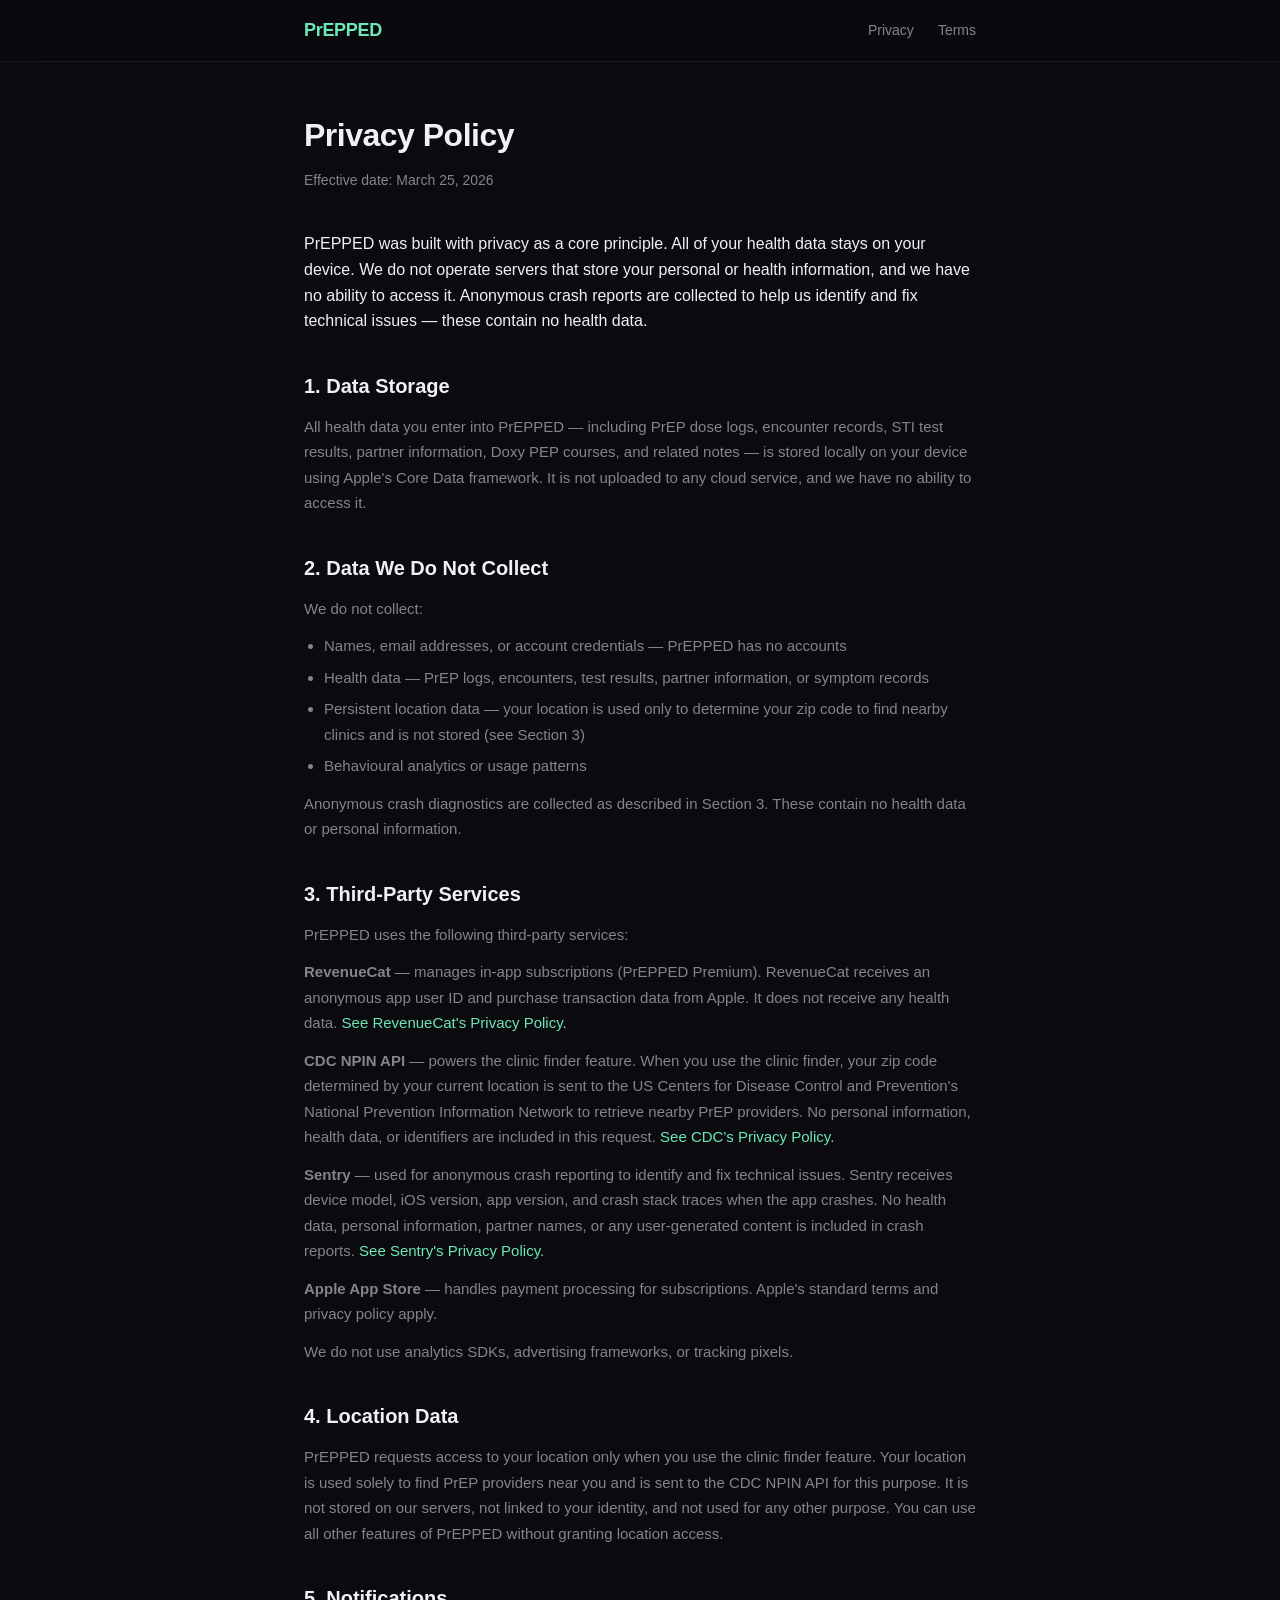
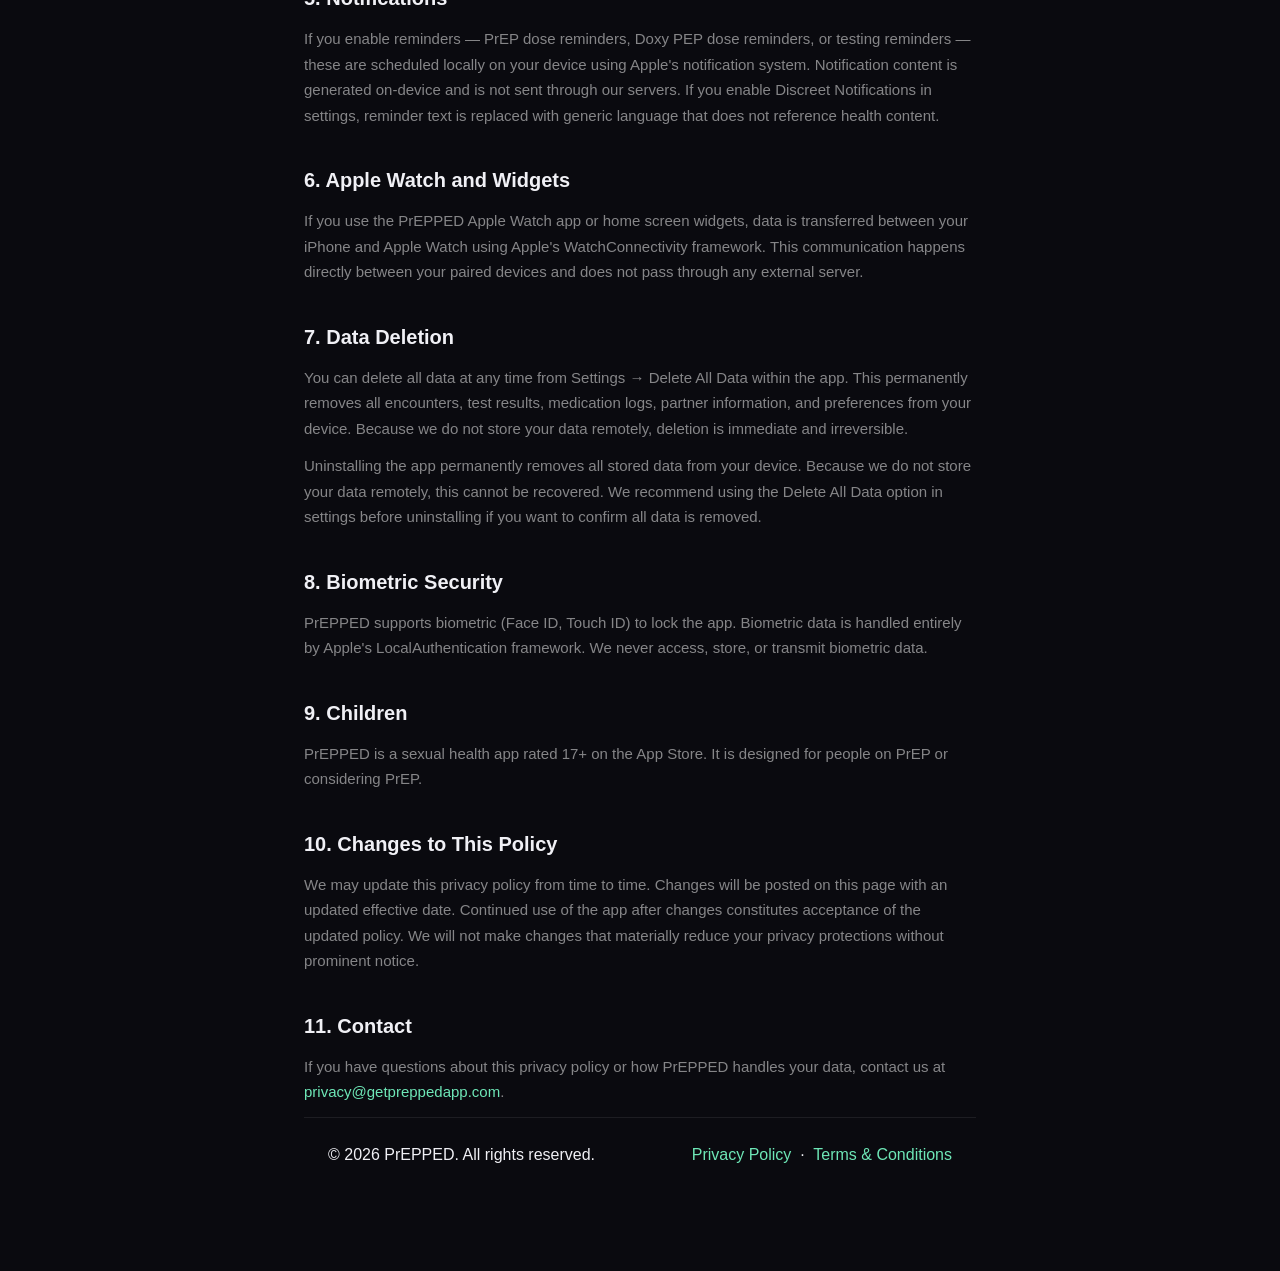
==== privacy.html @ 479382d9 "Update privacy policy with new sections and expanded disclosures Adds location data, Sentry crash re" ====
<!DOCTYPE html>
<html lang="en">
<head>
    <meta charset="UTF-8">
    <meta name="viewport" content="width=device-width, initial-scale=1.0">
    <title>Privacy Policy — PrEPPED</title>
    <meta name="description" content="PrEPPED Privacy Policy. Your health data stays on your device.">
    <link rel="stylesheet" href="style.css">
</head>
<body>
    <nav>
        <div class="nav-inner">
            <a href="/" class="logo">PrEPPED</a>
            <div class="nav-links">
                <a href="/privacy.html">Privacy</a>
                <a href="/terms.html">Terms</a>
            </div>
        </div>
    </nav>

    <main>
        <article class="legal">
            <h1>Privacy Policy</h1>
              <div class="effective-date">Effective date: March 25, 2026</div>
             
              <div class="intro">
                PrEPPED was built with privacy as a core principle. All of your health data stays on your device. We do not operate servers that store your personal or health information, and we have no ability to access it. Anonymous crash reports are collected to help us identify and fix technical issues — these contain no health data.
              </div>
             
              <div class="section">
                <h2>1. Data Storage</h2>
                <p>All health data you enter into PrEPPED — including PrEP dose logs, encounter records, STI test results, partner information, Doxy PEP courses, and related notes — is stored locally on your device using Apple's Core Data framework. It is not uploaded to any cloud service, and we have no ability to access it.</p>
              </div>
             
              <div class="section">
                <h2>2. Data We Do Not Collect</h2>
                <p>We do not collect:</p>
                <ul>
                  <li>Names, email addresses, or account credentials — PrEPPED has no accounts</li>
                  <li>Health data — PrEP logs, encounters, test results, partner information, or symptom records</li>
                  <li>Persistent location data — your location is used only to determine your zip code to find nearby clinics and is not stored (see Section 3)</li>
                  <li>Behavioural analytics or usage patterns</li>
                </ul>
                <p>Anonymous crash diagnostics are collected as described in Section 3. These contain no health data or personal information.</p>
              </div>
             
              <div class="section">
                <h2>3. Third-Party Services</h2>
                <p>PrEPPED uses the following third-party services:</p>
             
                <p><strong>RevenueCat</strong> — manages in-app subscriptions (PrEPPED Premium). RevenueCat receives an anonymous app user ID and purchase transaction data from Apple. It does not receive any health data. <a href="https://www.revenuecat.com/privacy" target="_blank">See RevenueCat's Privacy Policy.</a></p>
             
                <p><strong>CDC NPIN API</strong> — powers the clinic finder feature. When you use the clinic finder, your zip code determined by your current location is sent to the US Centers for Disease Control and Prevention's National Prevention Information Network to retrieve nearby PrEP providers. No personal information, health data, or identifiers are included in this request. <a href="https://www.cdc.gov/other/privacy.html" target="_blank">See CDC's Privacy Policy.</a></p>
             
                <p><strong>Sentry</strong> — used for anonymous crash reporting to identify and fix technical issues. Sentry receives device model, iOS version, app version, and crash stack traces when the app crashes. No health data, personal information, partner names, or any user-generated content is included in crash reports. <a href="https://sentry.io/privacy/" target="_blank">See Sentry's Privacy Policy.</a></p>
             
                <p><strong>Apple App Store</strong> — handles payment processing for subscriptions. Apple's standard terms and privacy policy apply.</p>
             
                <p>We do not use analytics SDKs, advertising frameworks, or tracking pixels.</p>
              </div>
             
              <div class="section">
                <h2>4. Location Data</h2>
                <p>PrEPPED requests access to your location only when you use the clinic finder feature. Your location is used solely to find PrEP providers near you and is sent to the CDC NPIN API for this purpose. It is not stored on our servers, not linked to your identity, and not used for any other purpose. You can use all other features of PrEPPED without granting location access.</p>
              </div>
             
              <div class="section">
                <h2>5. Notifications</h2>
                <p>If you enable reminders — PrEP dose reminders, Doxy PEP dose reminders, or testing reminders — these are scheduled locally on your device using Apple's notification system. Notification content is generated on-device and is not sent through our servers. If you enable Discreet Notifications in settings, reminder text is replaced with generic language that does not reference health content.</p>
              </div>
             
              <div class="section">
                <h2>6. Apple Watch and Widgets</h2>
                <p>If you use the PrEPPED Apple Watch app or home screen widgets, data is transferred between your iPhone and Apple Watch using Apple's WatchConnectivity framework. This communication happens directly between your paired devices and does not pass through any external server.</p>
              </div>
             
              <div class="section">
                <h2>7. Data Deletion</h2>
                <p>You can delete all data at any time from Settings → Delete All Data within the app. This permanently removes all encounters, test results, medication logs, partner information, and preferences from your device. Because we do not store your data remotely, deletion is immediate and irreversible.</p>
                <p>Uninstalling the app permanently removes all stored data from your device. Because we do not store your data remotely, this cannot be recovered. We recommend using the Delete All Data option in settings before uninstalling if you want to confirm all data is removed.</p>
              </div>
             
              <div class="section">
                <h2>8. Biometric Security</h2>
                <p>PrEPPED supports biometric (Face ID, Touch ID) to lock the app. Biometric data is handled entirely by Apple's LocalAuthentication framework. We never access, store, or transmit biometric data.</p>
              </div>
             
              <div class="section">
                <h2>9. Children</h2>
                <p>PrEPPED is a sexual health app rated 17+ on the App Store. It is designed for people on PrEP or considering PrEP.</p>
              </div>
             
              <div class="section">
                <h2>10. Changes to This Policy</h2>
                <p>We may update this privacy policy from time to time. Changes will be posted on this page with an updated effective date. Continued use of the app after changes constitutes acceptance of the updated policy. We will not make changes that materially reduce your privacy protections without prominent notice.</p>
              </div>
             
              <div class="section">
                <h2>11. Contact</h2>
                <p>If you have questions about this privacy policy or how PrEPPED handles your data, contact us at <a href="mailto:privacy@getpreppedapp.com">privacy@getpreppedapp.com</a>.</p>
              </div>
             
              <footer>
                <span>© 2026 PrEPPED. All rights reserved.</span>
                <span>
                  <a href="privacy.html">Privacy Policy</a> &nbsp;·&nbsp;
                  <a href="terms.html">Terms &amp; Conditions</a>
                </span>
              </footer>
</body>
</html>
---- style.css ----
* {
    margin: 0;
    padding: 0;
    box-sizing: border-box;
}

:root {
    --bg: #0a0a0f;
    --surface: #12121a;
    --card: #1a1a26;
    --border: rgba(255, 255, 255, 0.08);
    --text: #f0f0f5;
    --text-secondary: rgba(255, 255, 255, 0.5);
    --accent: #6ee7b7;
    --accent-dim: rgba(110, 231, 183, 0.12);
}

body {
    font-family: -apple-system, BlinkMacSystemFont, 'SF Pro Text', 'Helvetica Neue', sans-serif;
    background: var(--bg);
    color: var(--text);
    line-height: 1.6;
    -webkit-font-smoothing: antialiased;
}

/* Nav */
nav {
    position: sticky;
    top: 0;
    background: rgba(10, 10, 15, 0.85);
    backdrop-filter: blur(20px);
    -webkit-backdrop-filter: blur(20px);
    border-bottom: 1px solid var(--border);
    z-index: 100;
}

.nav-inner {
    max-width: 720px;
    margin: 0 auto;
    padding: 16px 24px;
    display: flex;
    align-items: center;
    justify-content: space-between;
}

.logo {
    font-size: 18px;
    font-weight: 700;
    color: var(--accent);
    text-decoration: none;
    letter-spacing: -0.3px;
}

.nav-links {
    display: flex;
    gap: 24px;
}

.nav-links a {
    color: var(--text-secondary);
    text-decoration: none;
    font-size: 14px;
    font-weight: 500;
    transition: color 0.2s;
}

.nav-links a:hover {
    color: var(--text);
}

/* Main */
main {
    max-width: 720px;
    margin: 0 auto;
    padding: 0 24px;
}

/* Hero */
.hero {
    padding: 80px 0 48px;
    text-align: center;
}

.hero h1 {
    font-size: 40px;
    font-weight: 800;
    line-height: 1.15;
    letter-spacing: -1px;
    margin-bottom: 16px;
}

.subtitle {
    font-size: 17px;
    color: var(--text-secondary);
    max-width: 420px;
    margin: 0 auto 24px;
}

.chips {
    display: flex;
    gap: 10px;
    justify-content: center;
    flex-wrap: wrap;
}

.chip {
    font-size: 13px;
    font-weight: 600;
    color: var(--accent);
    background: var(--accent-dim);
    padding: 6px 14px;
    border-radius: 100px;
    border: 1px solid rgba(110, 231, 183, 0.2);
}

/* Links section */
.links-section {
    display: grid;
    grid-template-columns: 1fr 1fr;
    gap: 16px;
    padding-bottom: 80px;
}

.card-link {
    display: block;
    text-decoration: none;
    padding: 24px;
    background: var(--card);
    border: 1px solid var(--border);
    border-radius: 16px;
    transition: border-color 0.2s, transform 0.2s;
}

.card-link:hover {
    border-color: rgba(255, 255, 255, 0.15);
    transform: translateY(-2px);
}

.card-link h3 {
    font-size: 16px;
    font-weight: 700;
    color: var(--text);
    margin-bottom: 4px;
}

.card-link p {
    font-size: 14px;
    color: var(--text-secondary);
}

/* Legal page */
.legal {
    padding: 48px 0 80px;
}

.legal h1 {
    font-size: 32px;
    font-weight: 800;
    margin-bottom: 8px;
    letter-spacing: -0.5px;
}

.legal .effective-date {
    font-size: 14px;
    color: var(--text-secondary);
    margin-bottom: 40px;
}

.legal h2 {
    font-size: 20px;
    font-weight: 700;
    margin-top: 36px;
    margin-bottom: 12px;
    color: var(--text);
}

.legal p, .legal li {
    color: var(--text-secondary);
    font-size: 15px;
    line-height: 1.7;
    margin-bottom: 12px;
}

.legal ul {
    padding-left: 20px;
    margin-bottom: 12px;
}

.legal li {
    margin-bottom: 6px;
}

.legal a {
    color: var(--accent);
    text-decoration: none;
}

.legal a:hover {
    text-decoration: underline;
}

/* Footer */
footer {
    max-width: 720px;
    margin: 0 auto;
    padding: 24px;
    border-top: 1px solid var(--border);
    display: flex;
    justify-content: space-between;
    align-items: center;
    flex-wrap: wrap;
    gap: 12px;
}

footer p {
    font-size: 13px;
    color: var(--text-secondary);
}

.footer-links {
    display: flex;
    gap: 20px;
}

.footer-links a {
    font-size: 13px;
    color: var(--text-secondary);
    text-decoration: none;
}

.footer-links a:hover {
    color: var(--text);
}

@media (max-width: 520px) {
    .hero h1 {
        font-size: 28px;
    }

    .links-section {
        grid-template-columns: 1fr;
    }

    footer {
        flex-direction: column;
        text-align: center;
    }
}
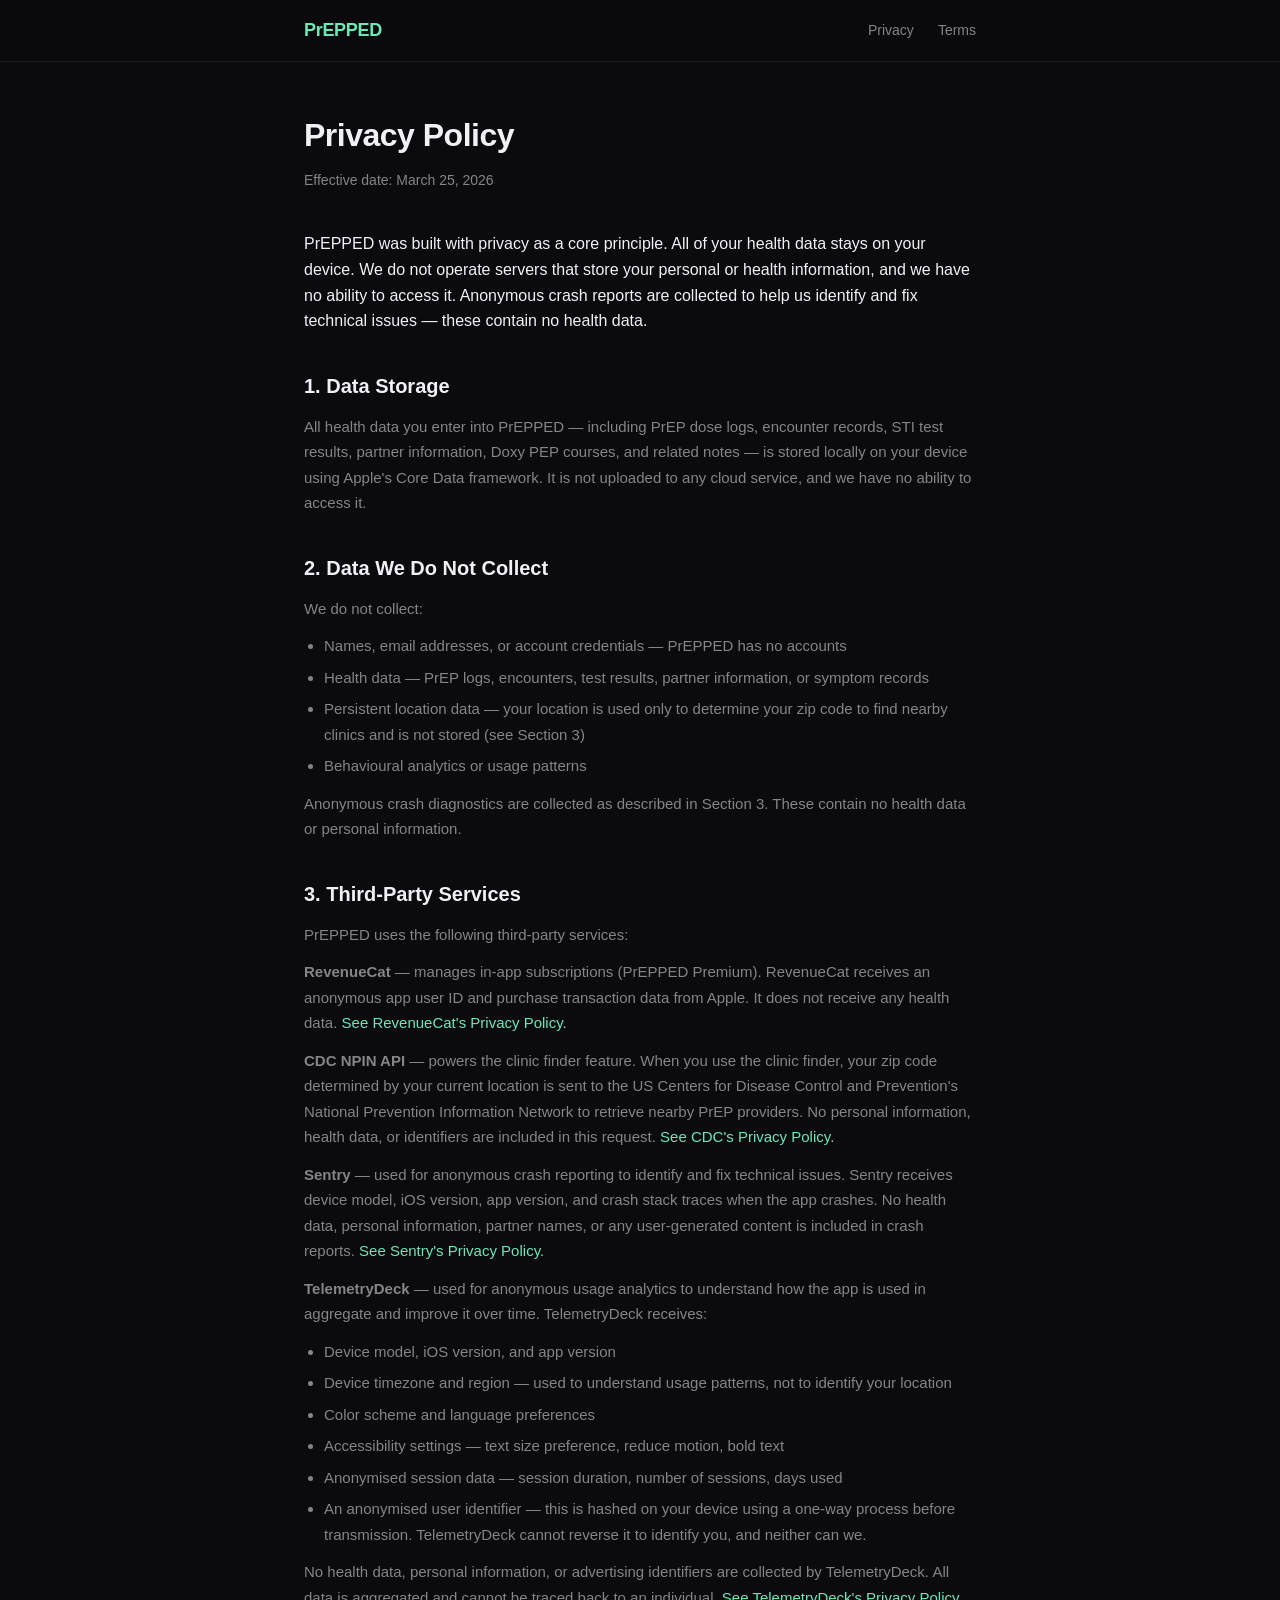
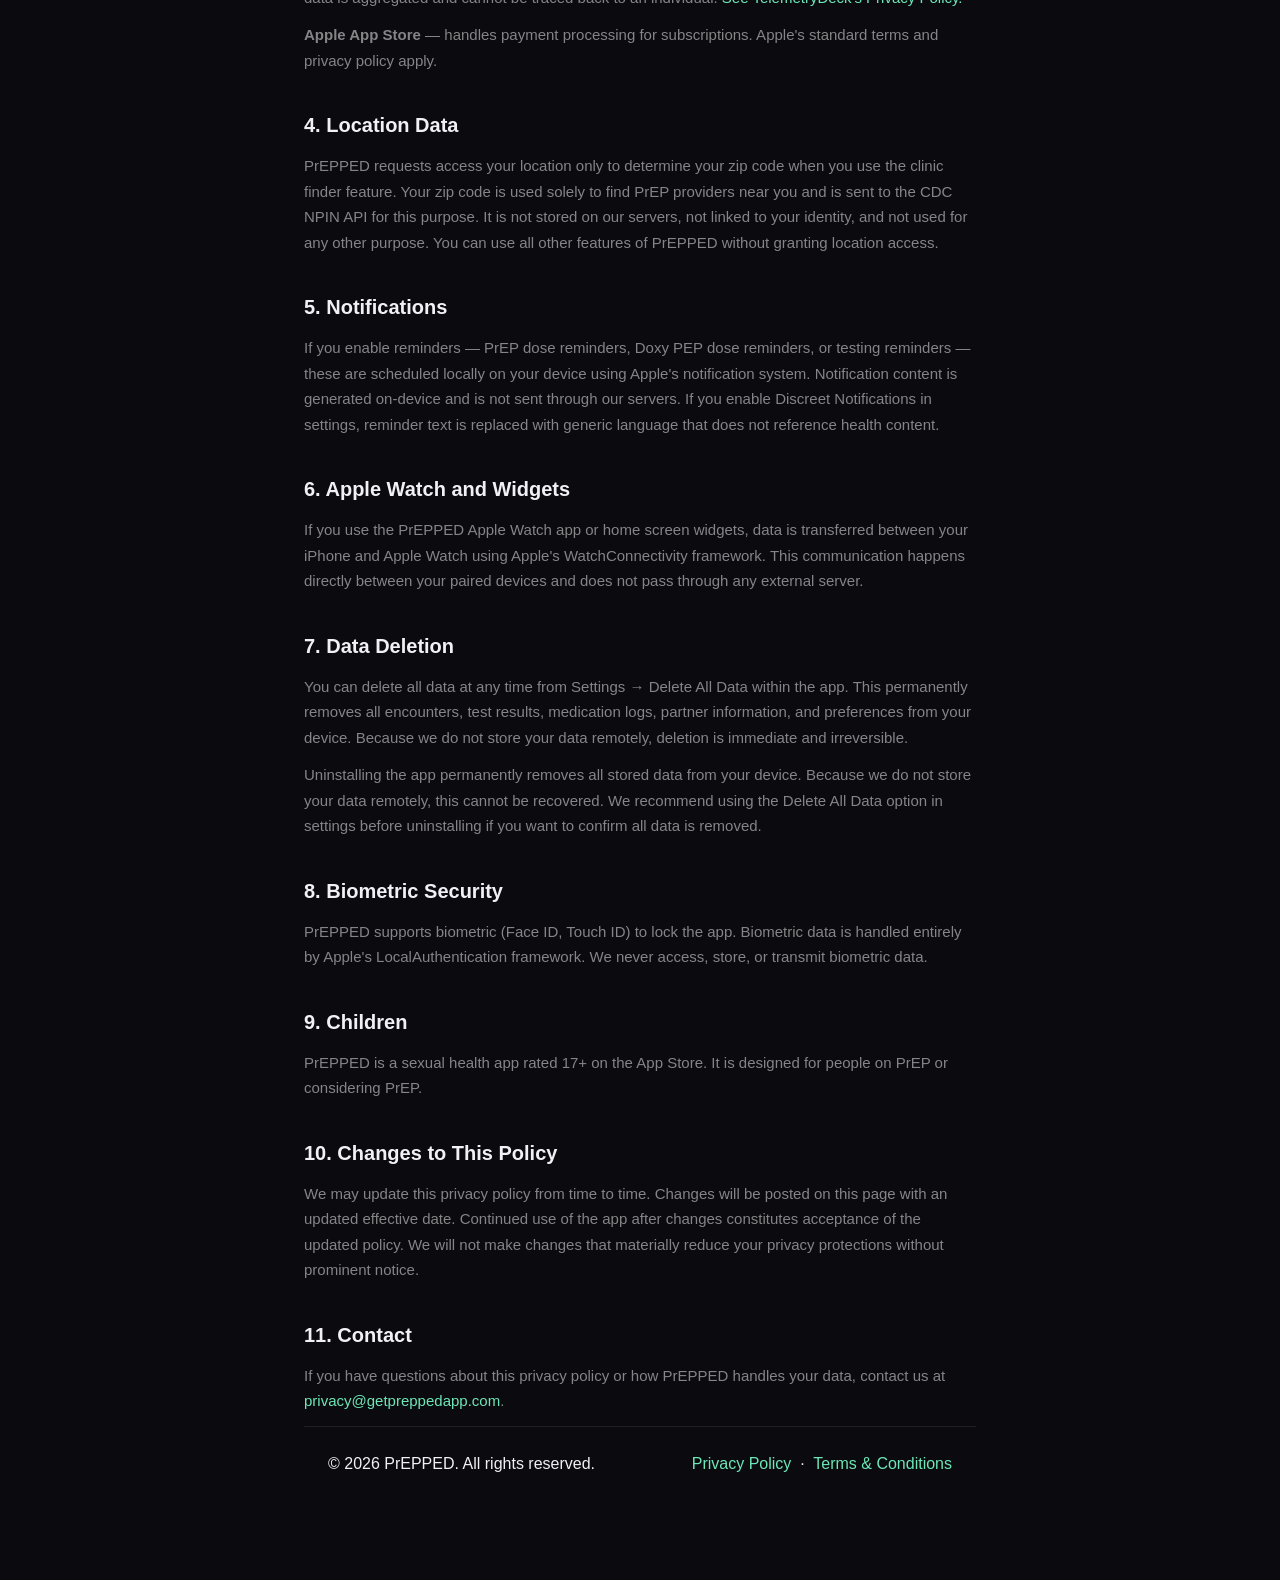
==== commit a7beded3: "Update analytics and location privacy" ====
--- a/privacy.html
+++ b/privacy.html
@@ -54,14 +54,23 @@
              
                 <p><strong>Sentry</strong> — used for anonymous crash reporting to identify and fix technical issues. Sentry receives device model, iOS version, app version, and crash stack traces when the app crashes. No health data, personal information, partner names, or any user-generated content is included in crash reports. <a href="https://sentry.io/privacy/" target="_blank">See Sentry's Privacy Policy.</a></p>
              
+                <p><strong>TelemetryDeck</strong> — used for anonymous usage analytics to understand how the app is used in aggregate and improve it over time. TelemetryDeck receives:</p>
+                 <ul>
+                   <li>Device model, iOS version, and app version</li>
+                   <li>Device timezone and region — used to understand usage patterns, not to identify your location</li>
+                   <li>Color scheme and language preferences</li>
+                   <li>Accessibility settings — text size preference, reduce motion, bold text</li>
+                   <li>Anonymised session data — session duration, number of sessions, days used</li>
+                   <li>An anonymised user identifier — this is hashed on your device using a one-way process before transmission. TelemetryDeck cannot reverse it to identify you, and neither can we.</li>
+                 </ul>
+                 <p>No health data, personal information, or advertising identifiers are collected by TelemetryDeck. All data is aggregated and cannot be traced back to an individual. <a href="https://telemetrydeck.com/privacy/" target="_blank">See TelemetryDeck's Privacy Policy.</a></p>
+          
                 <p><strong>Apple App Store</strong> — handles payment processing for subscriptions. Apple's standard terms and privacy policy apply.</p>
-             
-                <p>We do not use analytics SDKs, advertising frameworks, or tracking pixels.</p>
               </div>
              
               <div class="section">
                 <h2>4. Location Data</h2>
-                <p>PrEPPED requests access to your location only when you use the clinic finder feature. Your location is used solely to find PrEP providers near you and is sent to the CDC NPIN API for this purpose. It is not stored on our servers, not linked to your identity, and not used for any other purpose. You can use all other features of PrEPPED without granting location access.</p>
+                <p>PrEPPED requests access your location only to determine your zip code when you use the clinic finder feature. Your zip code is used solely to find PrEP providers near you and is sent to the CDC NPIN API for this purpose. It is not stored on our servers, not linked to your identity, and not used for any other purpose. You can use all other features of PrEPPED without granting location access.</p>
               </div>
              
               <div class="section">
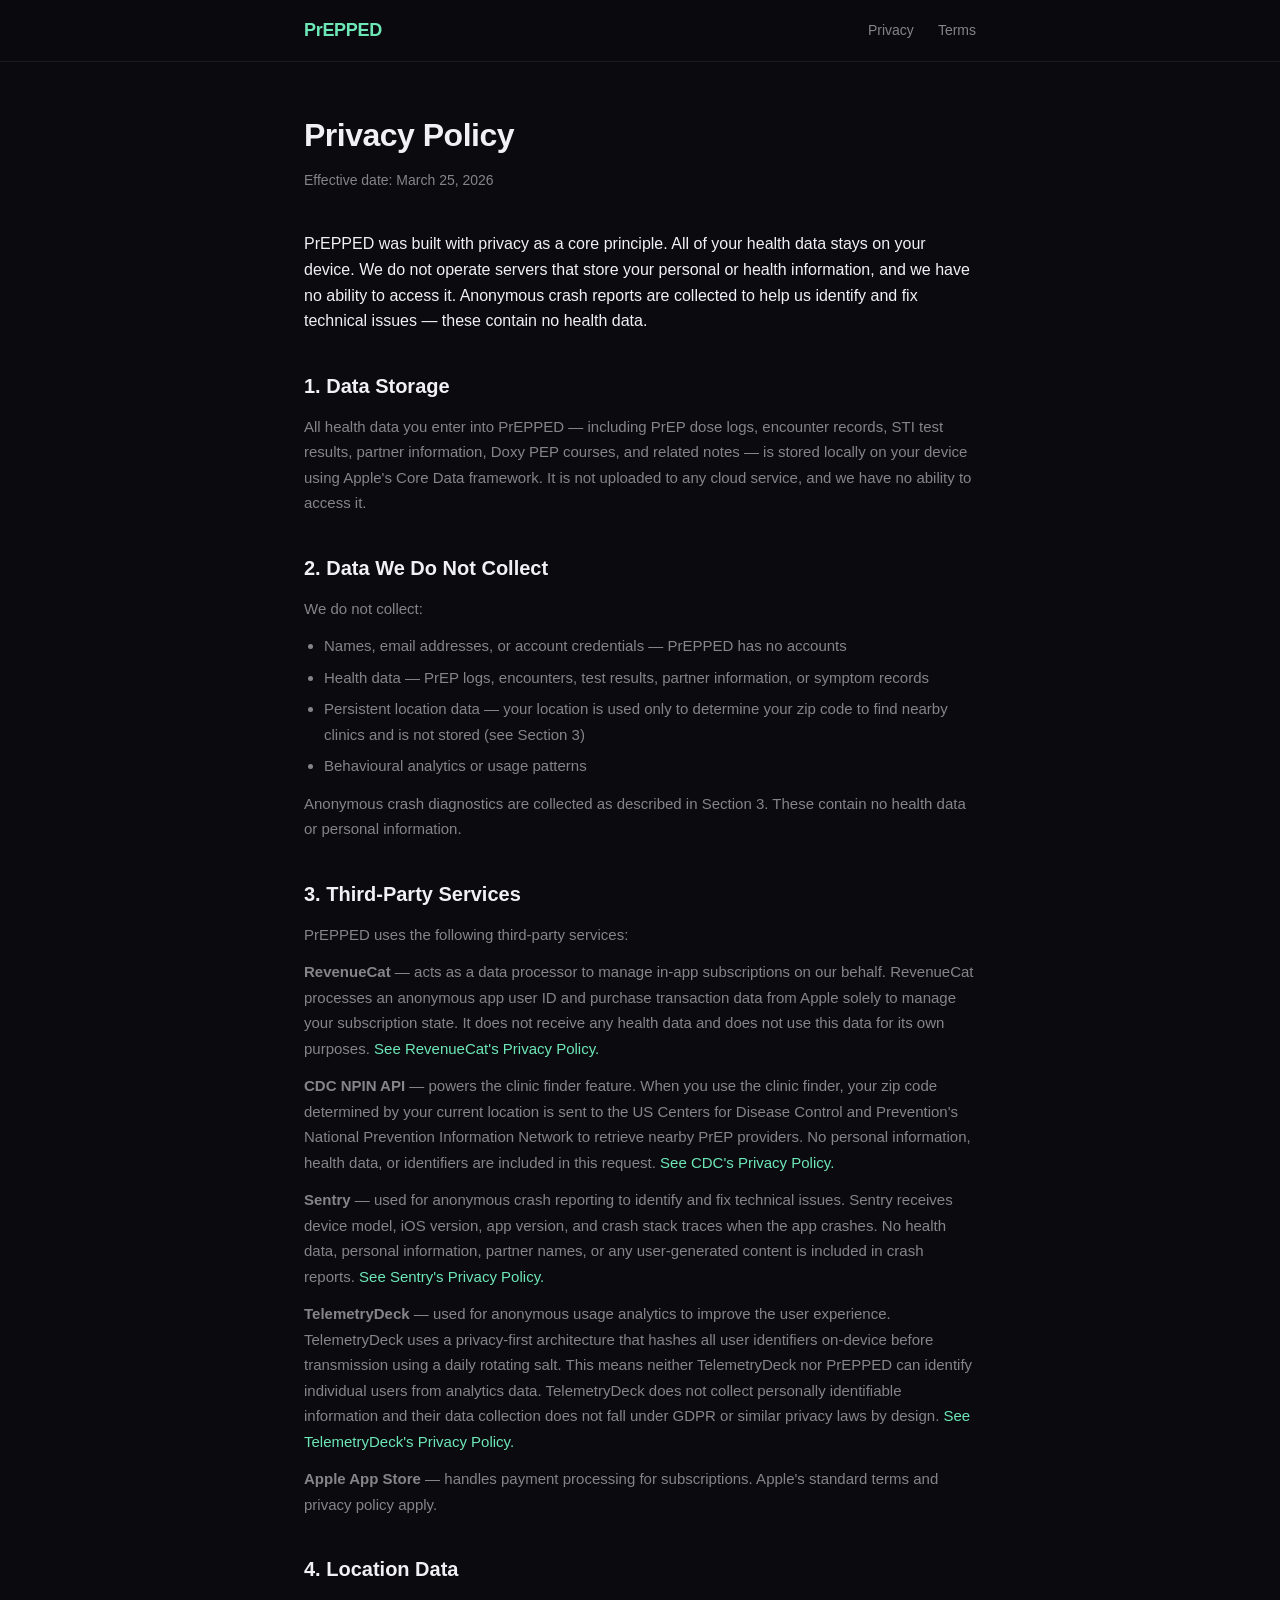
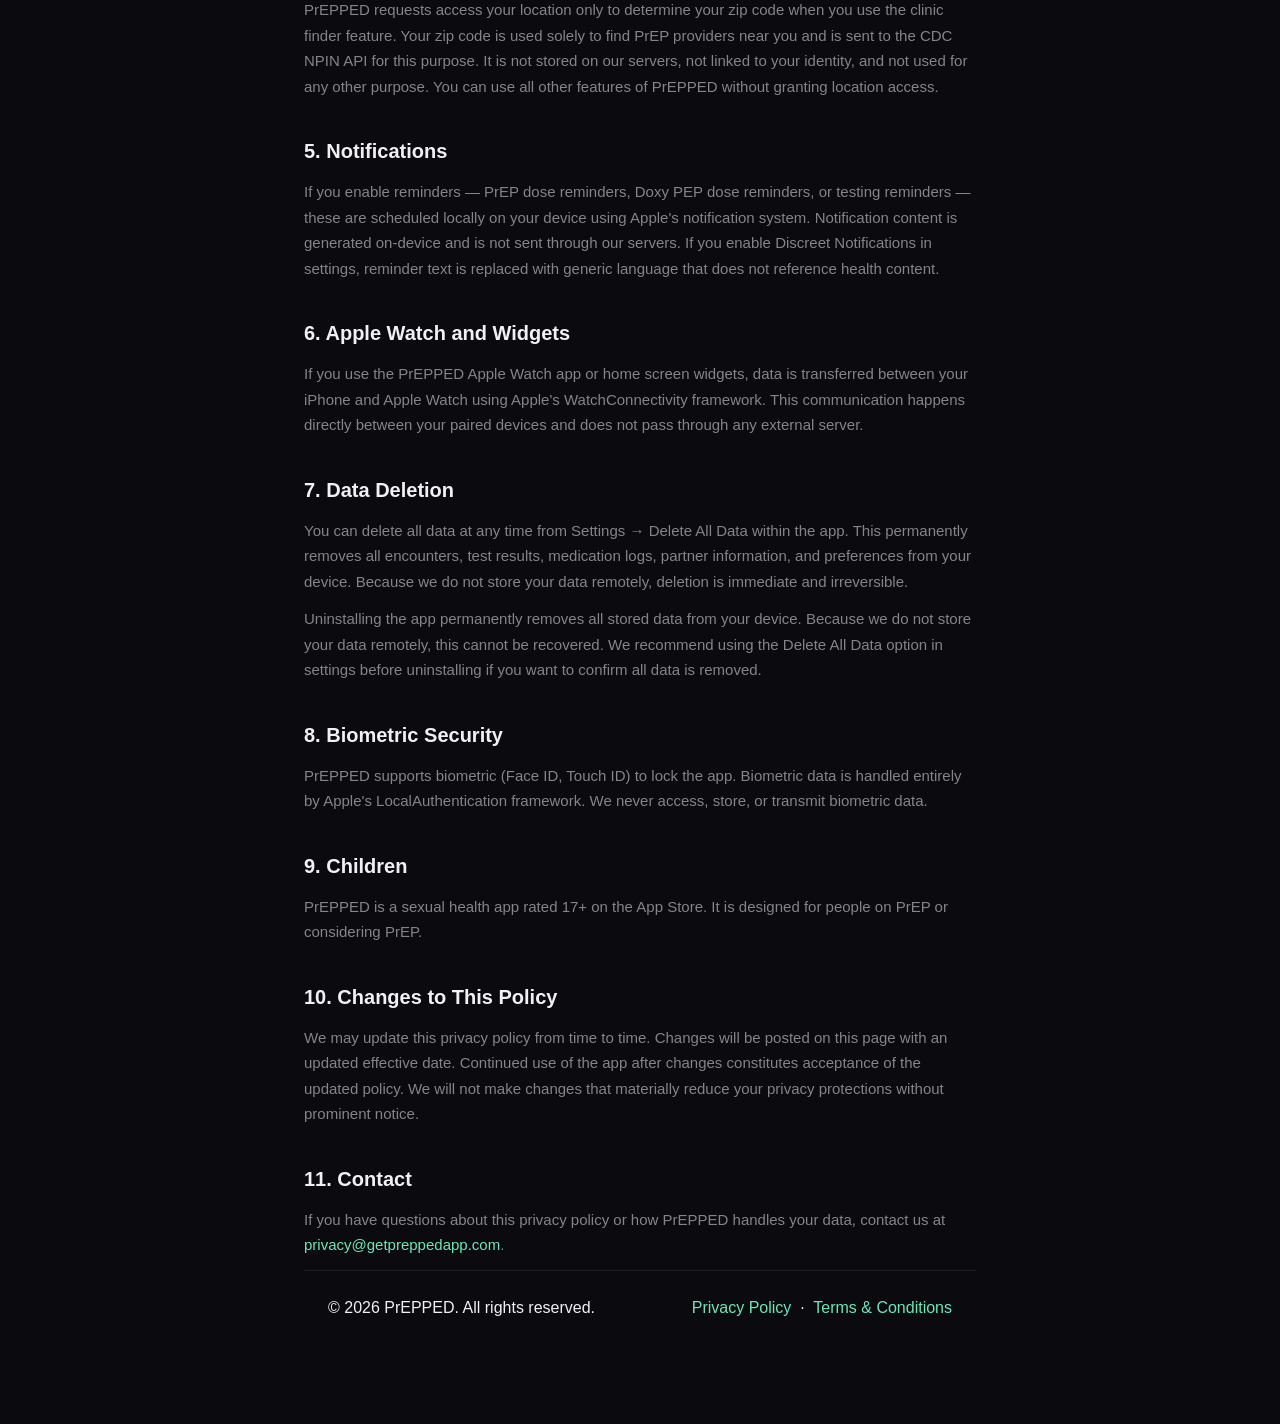
==== commit ebe7b733: "update privacy policy" ====
--- a/privacy.html
+++ b/privacy.html
@@ -48,22 +48,13 @@
                 <h2>3. Third-Party Services</h2>
                 <p>PrEPPED uses the following third-party services:</p>
              
-                <p><strong>RevenueCat</strong> — manages in-app subscriptions (PrEPPED Premium). RevenueCat receives an anonymous app user ID and purchase transaction data from Apple. It does not receive any health data. <a href="https://www.revenuecat.com/privacy" target="_blank">See RevenueCat's Privacy Policy.</a></p>
+                <p><strong>RevenueCat</strong> — acts as a data processor to manage in-app subscriptions on our behalf. RevenueCat processes an anonymous app user ID and purchase transaction data from Apple solely to manage your subscription state. It does not receive any health data and does not use this data for its own purposes. <a href="https://www.revenuecat.com/privacy" target="_blank">See RevenueCat's Privacy Policy.</a>
              
                 <p><strong>CDC NPIN API</strong> — powers the clinic finder feature. When you use the clinic finder, your zip code determined by your current location is sent to the US Centers for Disease Control and Prevention's National Prevention Information Network to retrieve nearby PrEP providers. No personal information, health data, or identifiers are included in this request. <a href="https://www.cdc.gov/other/privacy.html" target="_blank">See CDC's Privacy Policy.</a></p>
              
                 <p><strong>Sentry</strong> — used for anonymous crash reporting to identify and fix technical issues. Sentry receives device model, iOS version, app version, and crash stack traces when the app crashes. No health data, personal information, partner names, or any user-generated content is included in crash reports. <a href="https://sentry.io/privacy/" target="_blank">See Sentry's Privacy Policy.</a></p>
              
-                <p><strong>TelemetryDeck</strong> — used for anonymous usage analytics to understand how the app is used in aggregate and improve it over time. TelemetryDeck receives:</p>
-                 <ul>
-                   <li>Device model, iOS version, and app version</li>
-                   <li>Device timezone and region — used to understand usage patterns, not to identify your location</li>
-                   <li>Color scheme and language preferences</li>
-                   <li>Accessibility settings — text size preference, reduce motion, bold text</li>
-                   <li>Anonymised session data — session duration, number of sessions, days used</li>
-                   <li>An anonymised user identifier — this is hashed on your device using a one-way process before transmission. TelemetryDeck cannot reverse it to identify you, and neither can we.</li>
-                 </ul>
-                 <p>No health data, personal information, or advertising identifiers are collected by TelemetryDeck. All data is aggregated and cannot be traced back to an individual. <a href="https://telemetrydeck.com/privacy/" target="_blank">See TelemetryDeck's Privacy Policy.</a></p>
+                <p><strong>TelemetryDeck</strong> — used for anonymous usage analytics to improve the user experience. TelemetryDeck uses a privacy-first architecture that hashes all user identifiers on-device before transmission using a daily rotating salt. This means neither TelemetryDeck nor PrEPPED can identify individual users from analytics data. TelemetryDeck does not collect personally identifiable information and their data collection does not fall under GDPR or similar privacy laws by design. <a href="https://telemetrydeck.com/privacy/" target="_blank">See TelemetryDeck's Privacy Policy.</a></p>
           
                 <p><strong>Apple App Store</strong> — handles payment processing for subscriptions. Apple's standard terms and privacy policy apply.</p>
               </div>
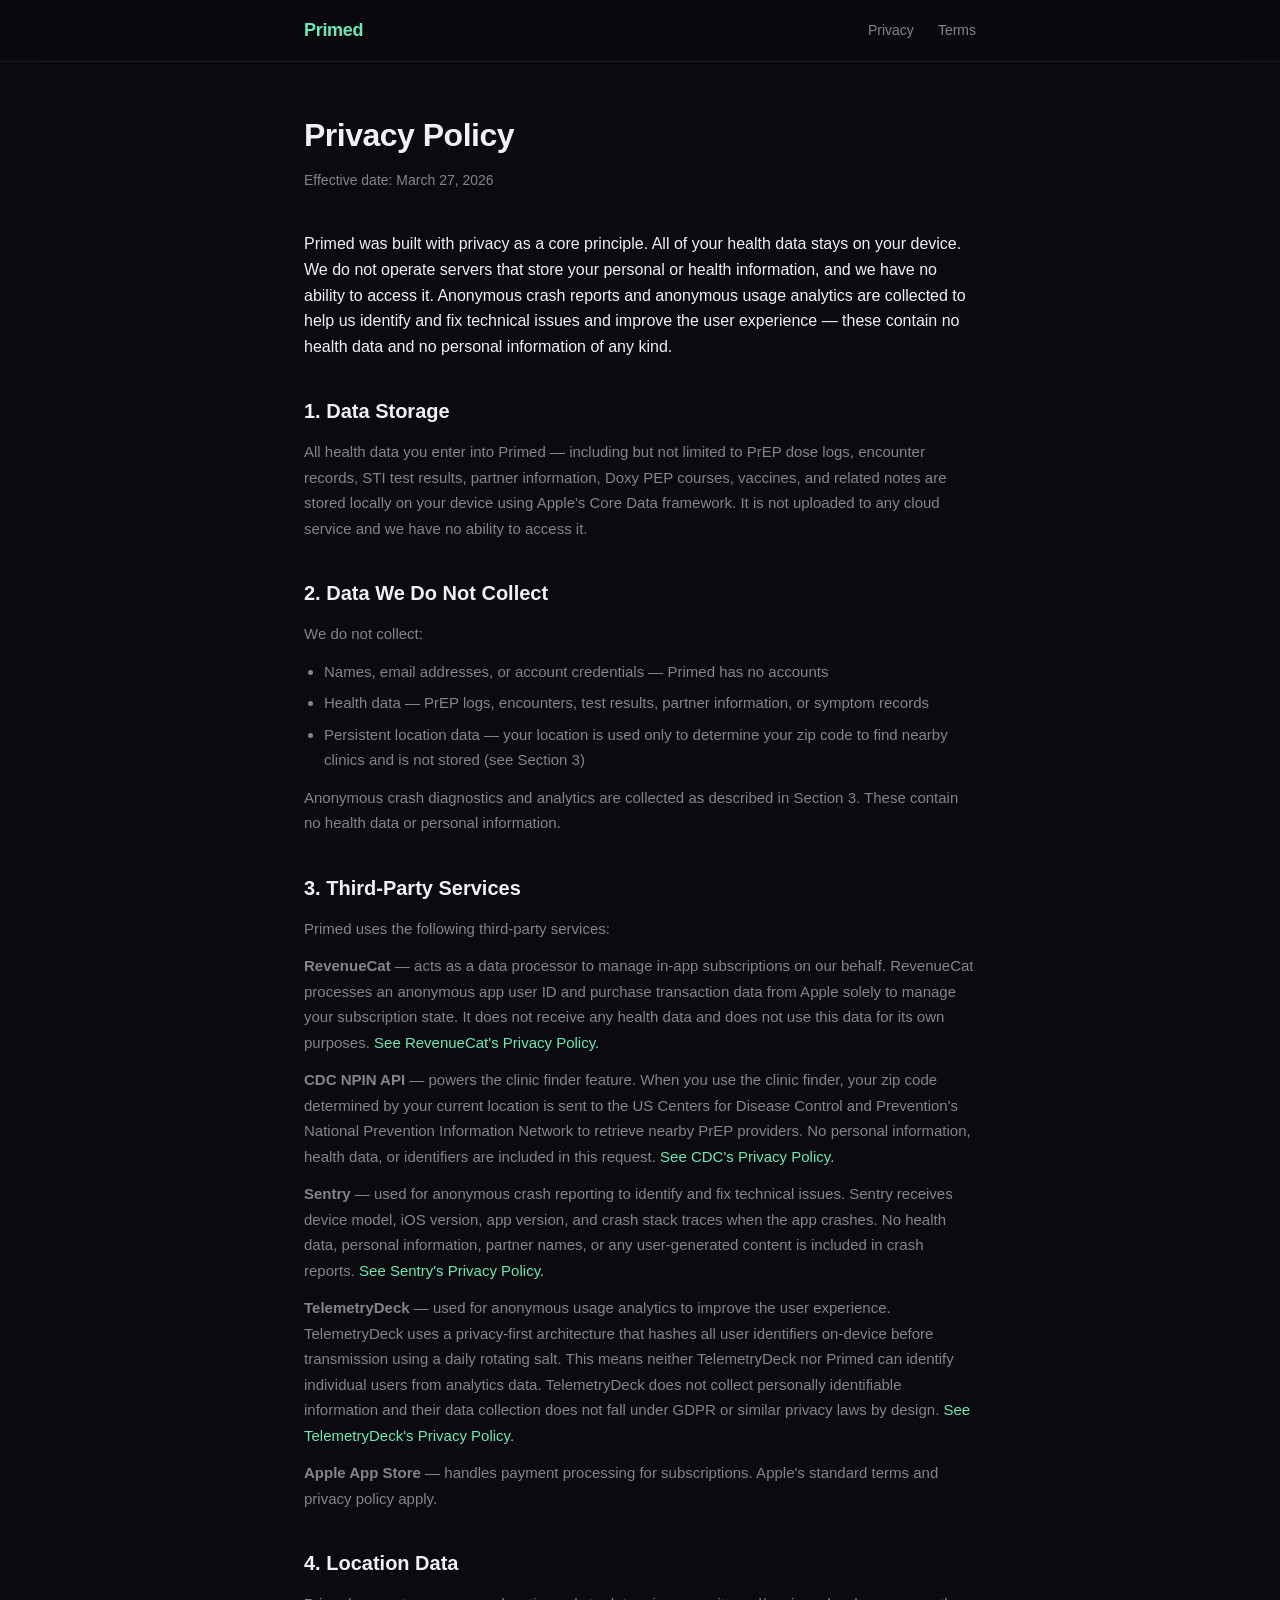
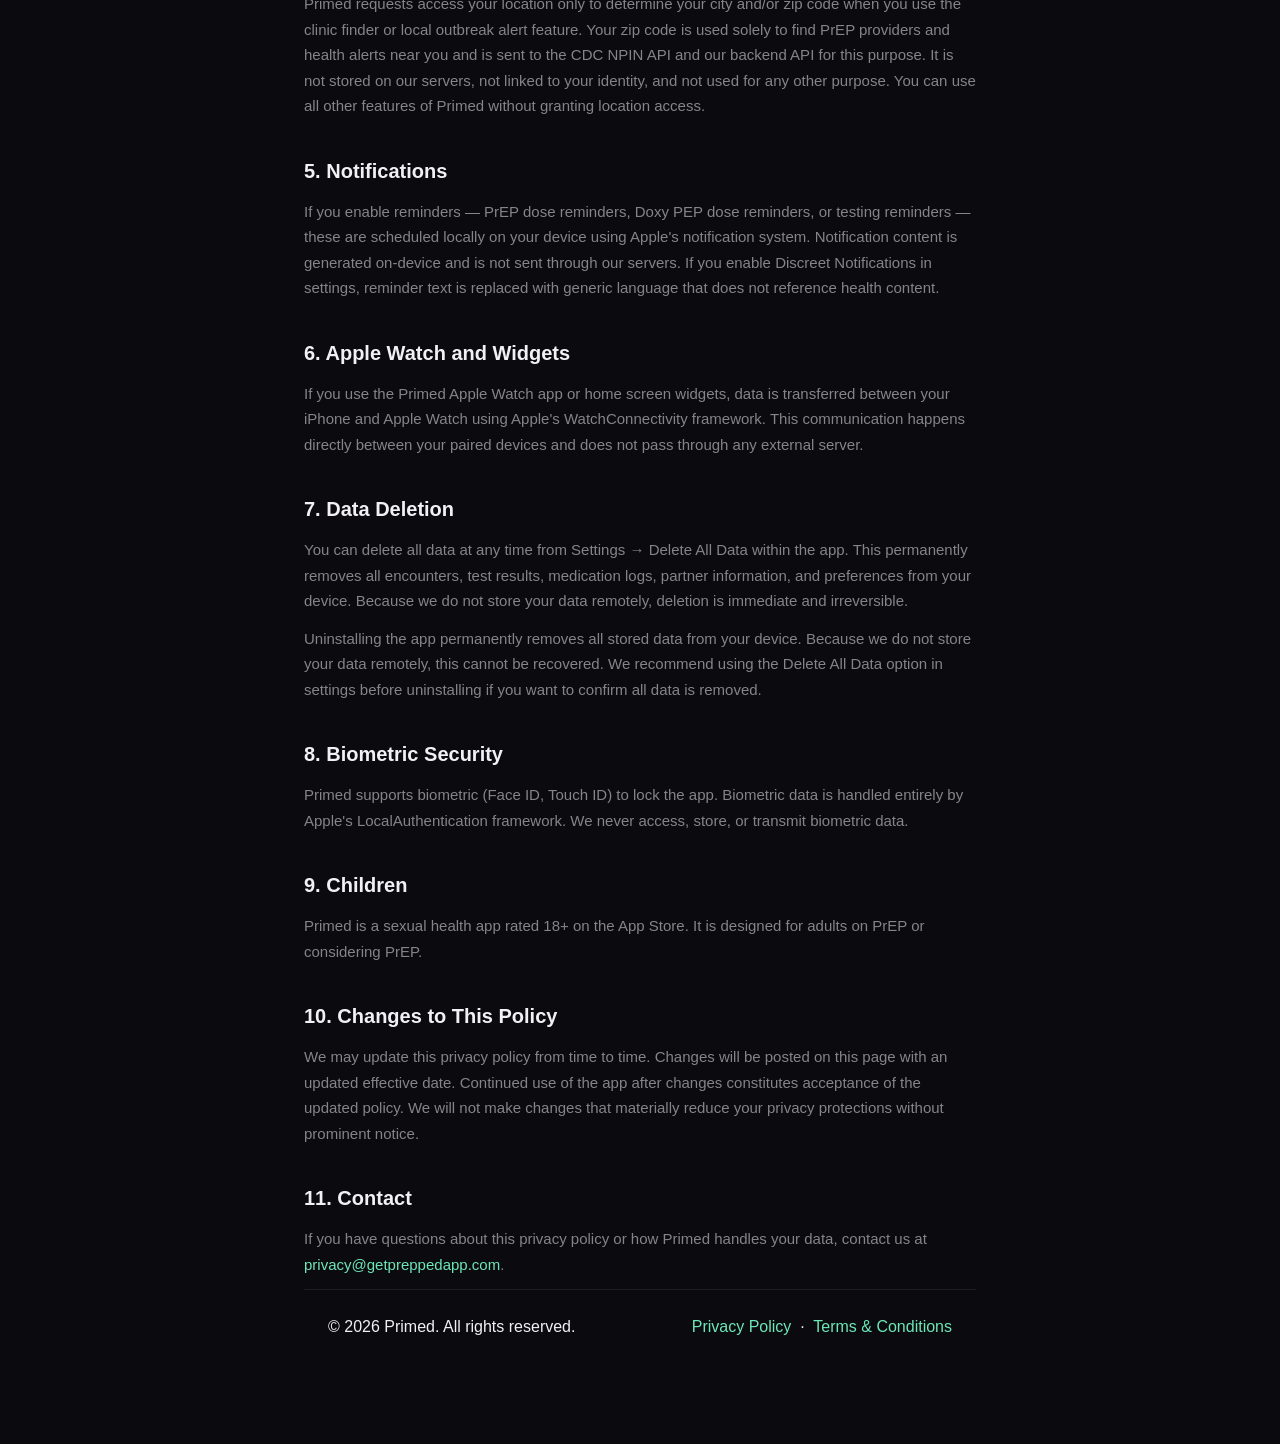
==== commit 3bdf0172: "update privacy policy" ====
--- a/privacy.html
+++ b/privacy.html
@@ -3,14 +3,14 @@
 <head>
     <meta charset="UTF-8">
     <meta name="viewport" content="width=device-width, initial-scale=1.0">
-    <title>Privacy Policy — PrEPPED</title>
-    <meta name="description" content="PrEPPED Privacy Policy. Your health data stays on your device.">
+    <title>Privacy Policy — Primed</title>
+    <meta name="description" content="Primed Privacy Policy. Your health data stays on your device.">
     <link rel="stylesheet" href="style.css">
 </head>
 <body>
     <nav>
         <div class="nav-inner">
-            <a href="/" class="logo">PrEPPED</a>
+            <a href="/" class="logo">Primed</a>
             <div class="nav-links">
                 <a href="/privacy.html">Privacy</a>
                 <a href="/terms.html">Terms</a>
@@ -21,32 +21,31 @@
     <main>
         <article class="legal">
             <h1>Privacy Policy</h1>
-              <div class="effective-date">Effective date: March 25, 2026</div>
+              <div class="effective-date">Effective date: March 27, 2026</div>
              
               <div class="intro">
-                PrEPPED was built with privacy as a core principle. All of your health data stays on your device. We do not operate servers that store your personal or health information, and we have no ability to access it. Anonymous crash reports are collected to help us identify and fix technical issues — these contain no health data.
+                Primed was built with privacy as a core principle. All of your health data stays on your device. We do not operate servers that store your personal or health information, and we have no ability to access it. Anonymous crash reports and anonymous usage analytics are collected to help us identify and fix technical issues and improve the user experience — these contain no health data and no personal information of any kind. 
               </div>
              
               <div class="section">
                 <h2>1. Data Storage</h2>
-                <p>All health data you enter into PrEPPED — including PrEP dose logs, encounter records, STI test results, partner information, Doxy PEP courses, and related notes — is stored locally on your device using Apple's Core Data framework. It is not uploaded to any cloud service, and we have no ability to access it.</p>
+                <p>All health data you enter into Primed — including but not limited to PrEP dose logs, encounter records, STI test results, partner information, Doxy PEP courses, vaccines, and related notes are stored locally on your device using Apple's Core Data framework. It is not uploaded to any cloud service and we have no ability to access it.</p>
               </div>
              
               <div class="section">
                 <h2>2. Data We Do Not Collect</h2>
                 <p>We do not collect:</p>
                 <ul>
-                  <li>Names, email addresses, or account credentials — PrEPPED has no accounts</li>
+                  <li>Names, email addresses, or account credentials — Primed has no accounts</li>
                   <li>Health data — PrEP logs, encounters, test results, partner information, or symptom records</li>
                   <li>Persistent location data — your location is used only to determine your zip code to find nearby clinics and is not stored (see Section 3)</li>
-                  <li>Behavioural analytics or usage patterns</li>
                 </ul>
-                <p>Anonymous crash diagnostics are collected as described in Section 3. These contain no health data or personal information.</p>
+                <p>Anonymous crash diagnostics and analytics are collected as described in Section 3. These contain no health data or personal information.</p>
               </div>
              
               <div class="section">
                 <h2>3. Third-Party Services</h2>
-                <p>PrEPPED uses the following third-party services:</p>
+                <p>Primed uses the following third-party services:</p>
              
                 <p><strong>RevenueCat</strong> — acts as a data processor to manage in-app subscriptions on our behalf. RevenueCat processes an anonymous app user ID and purchase transaction data from Apple solely to manage your subscription state. It does not receive any health data and does not use this data for its own purposes. <a href="https://www.revenuecat.com/privacy" target="_blank">See RevenueCat's Privacy Policy.</a>
              
@@ -54,14 +53,14 @@
              
                 <p><strong>Sentry</strong> — used for anonymous crash reporting to identify and fix technical issues. Sentry receives device model, iOS version, app version, and crash stack traces when the app crashes. No health data, personal information, partner names, or any user-generated content is included in crash reports. <a href="https://sentry.io/privacy/" target="_blank">See Sentry's Privacy Policy.</a></p>
              
-                <p><strong>TelemetryDeck</strong> — used for anonymous usage analytics to improve the user experience. TelemetryDeck uses a privacy-first architecture that hashes all user identifiers on-device before transmission using a daily rotating salt. This means neither TelemetryDeck nor PrEPPED can identify individual users from analytics data. TelemetryDeck does not collect personally identifiable information and their data collection does not fall under GDPR or similar privacy laws by design. <a href="https://telemetrydeck.com/privacy/" target="_blank">See TelemetryDeck's Privacy Policy.</a></p>
+                <p><strong>TelemetryDeck</strong> — used for anonymous usage analytics to improve the user experience. TelemetryDeck uses a privacy-first architecture that hashes all user identifiers on-device before transmission using a daily rotating salt. This means neither TelemetryDeck nor Primed can identify individual users from analytics data. TelemetryDeck does not collect personally identifiable information and their data collection does not fall under GDPR or similar privacy laws by design. <a href="https://telemetrydeck.com/privacy/" target="_blank">See TelemetryDeck's Privacy Policy.</a></p>
           
                 <p><strong>Apple App Store</strong> — handles payment processing for subscriptions. Apple's standard terms and privacy policy apply.</p>
               </div>
              
               <div class="section">
                 <h2>4. Location Data</h2>
-                <p>PrEPPED requests access your location only to determine your zip code when you use the clinic finder feature. Your zip code is used solely to find PrEP providers near you and is sent to the CDC NPIN API for this purpose. It is not stored on our servers, not linked to your identity, and not used for any other purpose. You can use all other features of PrEPPED without granting location access.</p>
+                <p>Primed requests access your location only to determine your city and/or zip code when you use the clinic finder or local outbreak alert feature. Your zip code is used solely to find PrEP providers and health alerts near you and is sent to the CDC NPIN API and our backend API for this purpose. It is not stored on our servers, not linked to your identity, and not used for any other purpose. You can use all other features of Primed without granting location access.</p>
               </div>
              
               <div class="section">
@@ -71,7 +70,7 @@
              
               <div class="section">
                 <h2>6. Apple Watch and Widgets</h2>
-                <p>If you use the PrEPPED Apple Watch app or home screen widgets, data is transferred between your iPhone and Apple Watch using Apple's WatchConnectivity framework. This communication happens directly between your paired devices and does not pass through any external server.</p>
+                <p>If you use the Primed Apple Watch app or home screen widgets, data is transferred between your iPhone and Apple Watch using Apple's WatchConnectivity framework. This communication happens directly between your paired devices and does not pass through any external server.</p>
               </div>
              
               <div class="section">
@@ -82,12 +81,12 @@
              
               <div class="section">
                 <h2>8. Biometric Security</h2>
-                <p>PrEPPED supports biometric (Face ID, Touch ID) to lock the app. Biometric data is handled entirely by Apple's LocalAuthentication framework. We never access, store, or transmit biometric data.</p>
+                <p>Primed supports biometric (Face ID, Touch ID) to lock the app. Biometric data is handled entirely by Apple's LocalAuthentication framework. We never access, store, or transmit biometric data.</p>
               </div>
              
               <div class="section">
                 <h2>9. Children</h2>
-                <p>PrEPPED is a sexual health app rated 17+ on the App Store. It is designed for people on PrEP or considering PrEP.</p>
+                <p>Primed is a sexual health app rated 18+ on the App Store. It is designed for adults on PrEP or considering PrEP.</p>
               </div>
              
               <div class="section">
@@ -97,11 +96,11 @@
              
               <div class="section">
                 <h2>11. Contact</h2>
-                <p>If you have questions about this privacy policy or how PrEPPED handles your data, contact us at <a href="mailto:privacy@getpreppedapp.com">privacy@getpreppedapp.com</a>.</p>
+                <p>If you have questions about this privacy policy or how Primed handles your data, contact us at <a href="mailto:privacy@getpreppedapp.com">privacy@getpreppedapp.com</a>.</p>
               </div>
              
               <footer>
-                <span>© 2026 PrEPPED. All rights reserved.</span>
+                <span>© 2026 Primed. All rights reserved.</span>
                 <span>
                   <a href="privacy.html">Privacy Policy</a> &nbsp;·&nbsp;
                   <a href="terms.html">Terms &amp; Conditions</a>
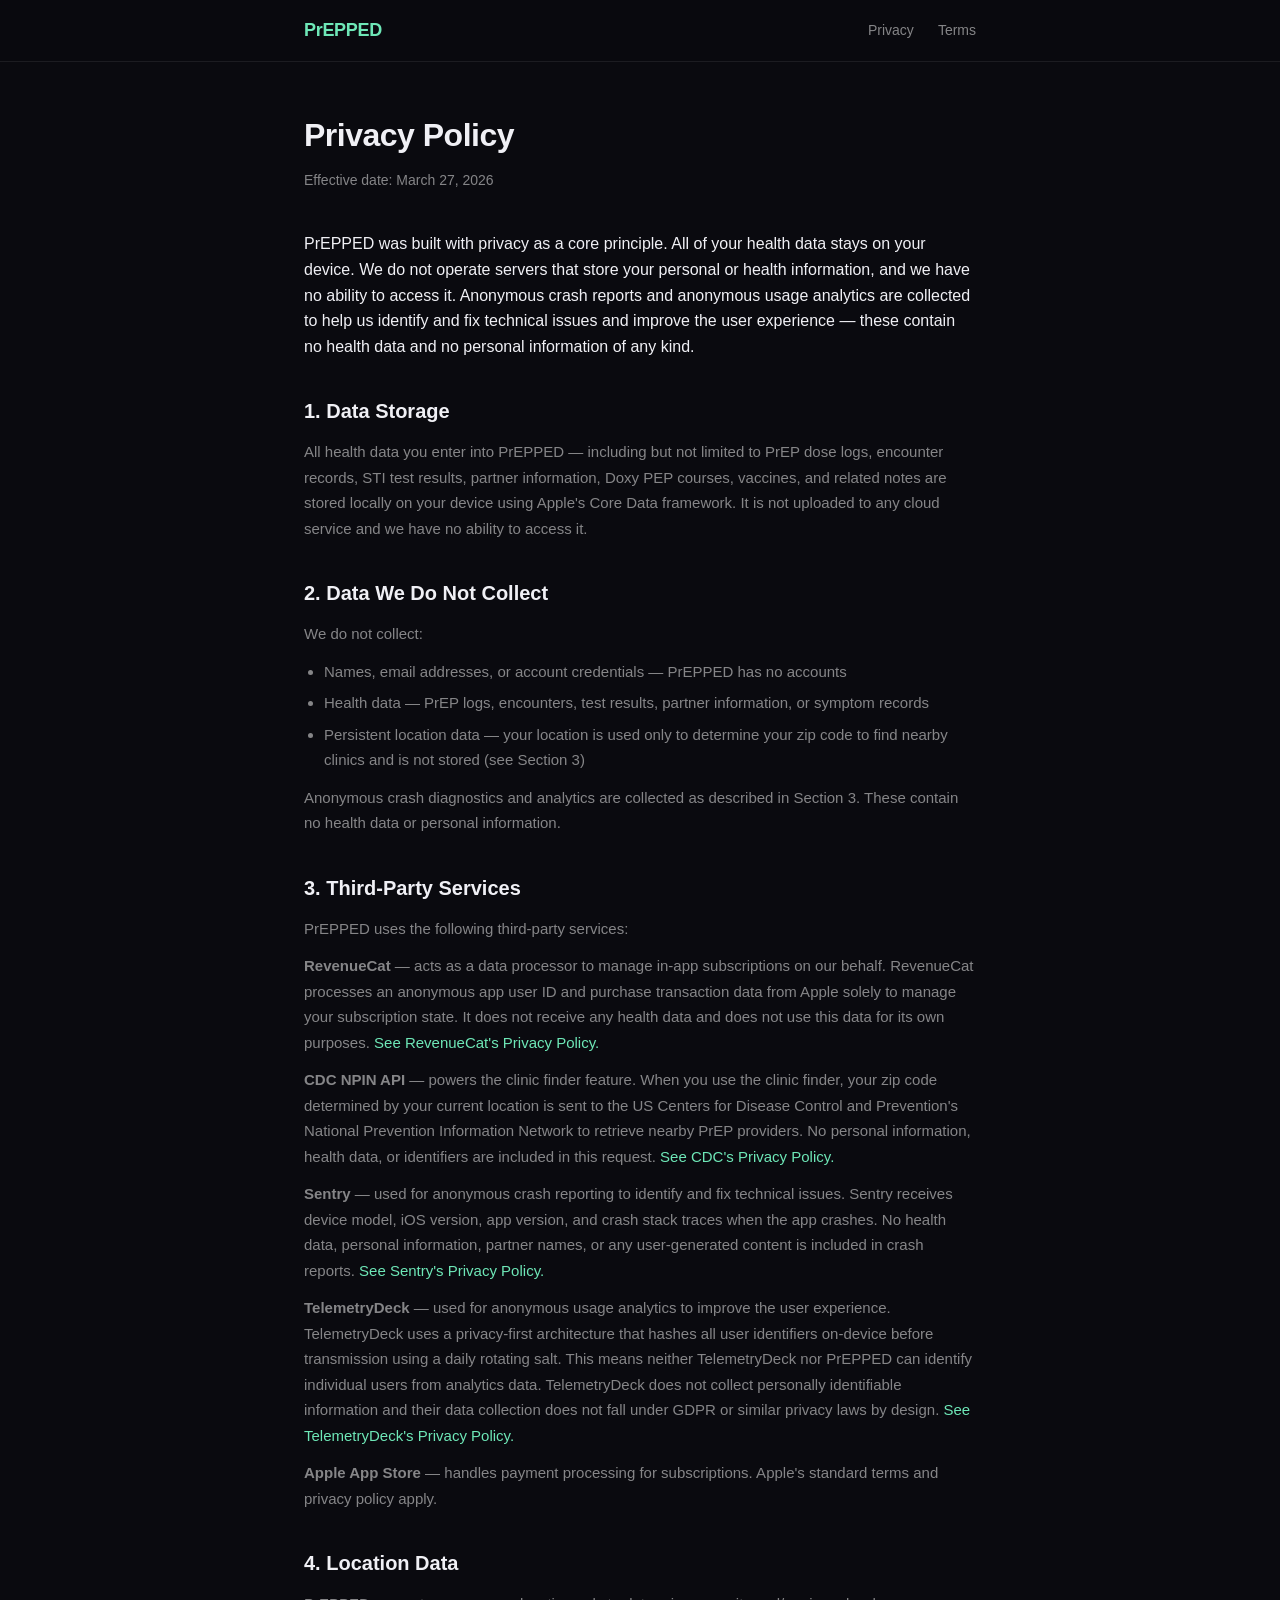
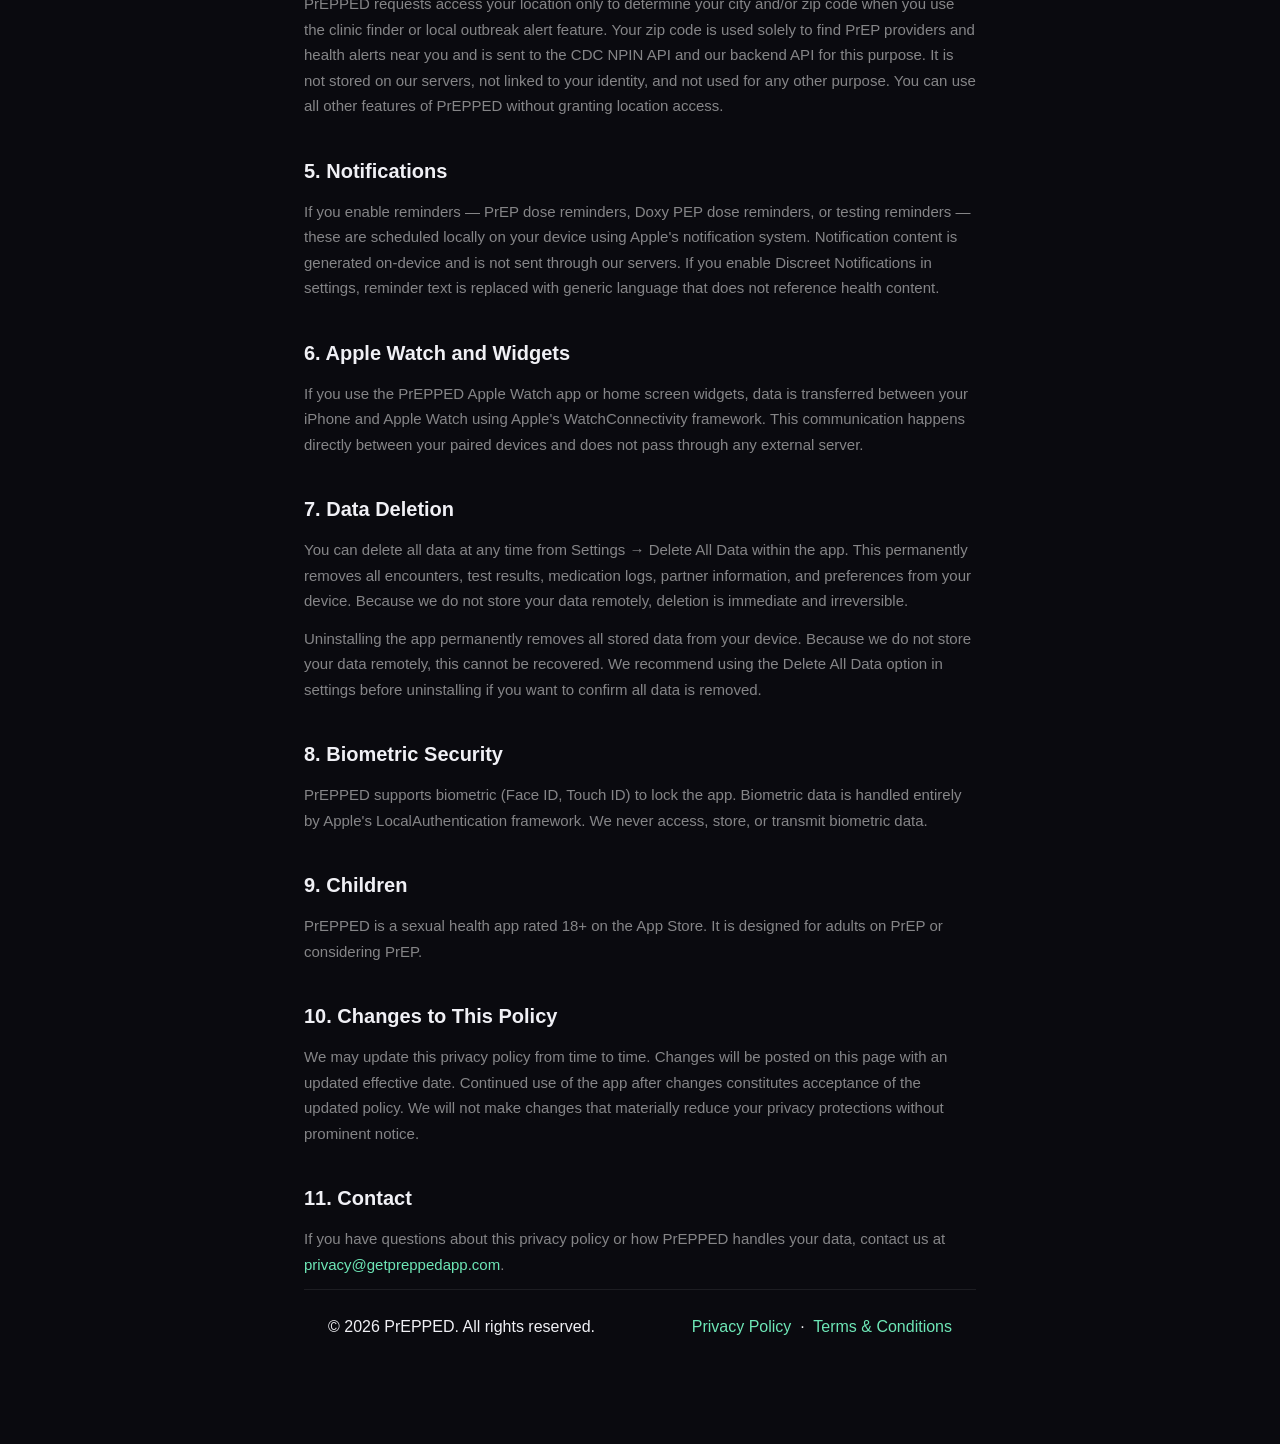
==== commit acab6a47: "Rename app from Primed to PrEPPED in privacy policy Co-Authored-By: Claude Opus 4.6 (1M context) <no" ====
--- a/privacy.html
+++ b/privacy.html
@@ -3,14 +3,14 @@
 <head>
     <meta charset="UTF-8">
     <meta name="viewport" content="width=device-width, initial-scale=1.0">
-    <title>Privacy Policy — Primed</title>
-    <meta name="description" content="Primed Privacy Policy. Your health data stays on your device.">
+    <title>Privacy Policy — PrEPPED</title>
+    <meta name="description" content="PrEPPED Privacy Policy. Your health data stays on your device.">
     <link rel="stylesheet" href="style.css">
 </head>
 <body>
     <nav>
         <div class="nav-inner">
-            <a href="/" class="logo">Primed</a>
+            <a href="/" class="logo">PrEPPED</a>
             <div class="nav-links">
                 <a href="/privacy.html">Privacy</a>
                 <a href="/terms.html">Terms</a>
@@ -24,19 +24,19 @@
               <div class="effective-date">Effective date: March 27, 2026</div>
              
               <div class="intro">
-                Primed was built with privacy as a core principle. All of your health data stays on your device. We do not operate servers that store your personal or health information, and we have no ability to access it. Anonymous crash reports and anonymous usage analytics are collected to help us identify and fix technical issues and improve the user experience — these contain no health data and no personal information of any kind. 
+                PrEPPED was built with privacy as a core principle. All of your health data stays on your device. We do not operate servers that store your personal or health information, and we have no ability to access it. Anonymous crash reports and anonymous usage analytics are collected to help us identify and fix technical issues and improve the user experience — these contain no health data and no personal information of any kind. 
               </div>
              
               <div class="section">
                 <h2>1. Data Storage</h2>
-                <p>All health data you enter into Primed — including but not limited to PrEP dose logs, encounter records, STI test results, partner information, Doxy PEP courses, vaccines, and related notes are stored locally on your device using Apple's Core Data framework. It is not uploaded to any cloud service and we have no ability to access it.</p>
+                <p>All health data you enter into PrEPPED — including but not limited to PrEP dose logs, encounter records, STI test results, partner information, Doxy PEP courses, vaccines, and related notes are stored locally on your device using Apple's Core Data framework. It is not uploaded to any cloud service and we have no ability to access it.</p>
               </div>
              
               <div class="section">
                 <h2>2. Data We Do Not Collect</h2>
                 <p>We do not collect:</p>
                 <ul>
-                  <li>Names, email addresses, or account credentials — Primed has no accounts</li>
+                  <li>Names, email addresses, or account credentials — PrEPPED has no accounts</li>
                   <li>Health data — PrEP logs, encounters, test results, partner information, or symptom records</li>
                   <li>Persistent location data — your location is used only to determine your zip code to find nearby clinics and is not stored (see Section 3)</li>
                 </ul>
@@ -45,7 +45,7 @@
              
               <div class="section">
                 <h2>3. Third-Party Services</h2>
-                <p>Primed uses the following third-party services:</p>
+                <p>PrEPPED uses the following third-party services:</p>
              
                 <p><strong>RevenueCat</strong> — acts as a data processor to manage in-app subscriptions on our behalf. RevenueCat processes an anonymous app user ID and purchase transaction data from Apple solely to manage your subscription state. It does not receive any health data and does not use this data for its own purposes. <a href="https://www.revenuecat.com/privacy" target="_blank">See RevenueCat's Privacy Policy.</a>
              
@@ -53,14 +53,14 @@
              
                 <p><strong>Sentry</strong> — used for anonymous crash reporting to identify and fix technical issues. Sentry receives device model, iOS version, app version, and crash stack traces when the app crashes. No health data, personal information, partner names, or any user-generated content is included in crash reports. <a href="https://sentry.io/privacy/" target="_blank">See Sentry's Privacy Policy.</a></p>
              
-                <p><strong>TelemetryDeck</strong> — used for anonymous usage analytics to improve the user experience. TelemetryDeck uses a privacy-first architecture that hashes all user identifiers on-device before transmission using a daily rotating salt. This means neither TelemetryDeck nor Primed can identify individual users from analytics data. TelemetryDeck does not collect personally identifiable information and their data collection does not fall under GDPR or similar privacy laws by design. <a href="https://telemetrydeck.com/privacy/" target="_blank">See TelemetryDeck's Privacy Policy.</a></p>
+                <p><strong>TelemetryDeck</strong> — used for anonymous usage analytics to improve the user experience. TelemetryDeck uses a privacy-first architecture that hashes all user identifiers on-device before transmission using a daily rotating salt. This means neither TelemetryDeck nor PrEPPED can identify individual users from analytics data. TelemetryDeck does not collect personally identifiable information and their data collection does not fall under GDPR or similar privacy laws by design. <a href="https://telemetrydeck.com/privacy/" target="_blank">See TelemetryDeck's Privacy Policy.</a></p>
           
                 <p><strong>Apple App Store</strong> — handles payment processing for subscriptions. Apple's standard terms and privacy policy apply.</p>
               </div>
              
               <div class="section">
                 <h2>4. Location Data</h2>
-                <p>Primed requests access your location only to determine your city and/or zip code when you use the clinic finder or local outbreak alert feature. Your zip code is used solely to find PrEP providers and health alerts near you and is sent to the CDC NPIN API and our backend API for this purpose. It is not stored on our servers, not linked to your identity, and not used for any other purpose. You can use all other features of Primed without granting location access.</p>
+                <p>PrEPPED requests access your location only to determine your city and/or zip code when you use the clinic finder or local outbreak alert feature. Your zip code is used solely to find PrEP providers and health alerts near you and is sent to the CDC NPIN API and our backend API for this purpose. It is not stored on our servers, not linked to your identity, and not used for any other purpose. You can use all other features of PrEPPED without granting location access.</p>
               </div>
              
               <div class="section">
@@ -70,7 +70,7 @@
              
               <div class="section">
                 <h2>6. Apple Watch and Widgets</h2>
-                <p>If you use the Primed Apple Watch app or home screen widgets, data is transferred between your iPhone and Apple Watch using Apple's WatchConnectivity framework. This communication happens directly between your paired devices and does not pass through any external server.</p>
+                <p>If you use the PrEPPED Apple Watch app or home screen widgets, data is transferred between your iPhone and Apple Watch using Apple's WatchConnectivity framework. This communication happens directly between your paired devices and does not pass through any external server.</p>
               </div>
              
               <div class="section">
@@ -81,12 +81,12 @@
              
               <div class="section">
                 <h2>8. Biometric Security</h2>
-                <p>Primed supports biometric (Face ID, Touch ID) to lock the app. Biometric data is handled entirely by Apple's LocalAuthentication framework. We never access, store, or transmit biometric data.</p>
+                <p>PrEPPED supports biometric (Face ID, Touch ID) to lock the app. Biometric data is handled entirely by Apple's LocalAuthentication framework. We never access, store, or transmit biometric data.</p>
               </div>
              
               <div class="section">
                 <h2>9. Children</h2>
-                <p>Primed is a sexual health app rated 18+ on the App Store. It is designed for adults on PrEP or considering PrEP.</p>
+                <p>PrEPPED is a sexual health app rated 18+ on the App Store. It is designed for adults on PrEP or considering PrEP.</p>
               </div>
              
               <div class="section">
@@ -96,11 +96,11 @@
              
               <div class="section">
                 <h2>11. Contact</h2>
-                <p>If you have questions about this privacy policy or how Primed handles your data, contact us at <a href="mailto:privacy@getpreppedapp.com">privacy@getpreppedapp.com</a>.</p>
+                <p>If you have questions about this privacy policy or how PrEPPED handles your data, contact us at <a href="mailto:privacy@getpreppedapp.com">privacy@getpreppedapp.com</a>.</p>
               </div>
              
               <footer>
-                <span>© 2026 Primed. All rights reserved.</span>
+                <span>© 2026 PrEPPED. All rights reserved.</span>
                 <span>
                   <a href="privacy.html">Privacy Policy</a> &nbsp;·&nbsp;
                   <a href="terms.html">Terms &amp; Conditions</a>
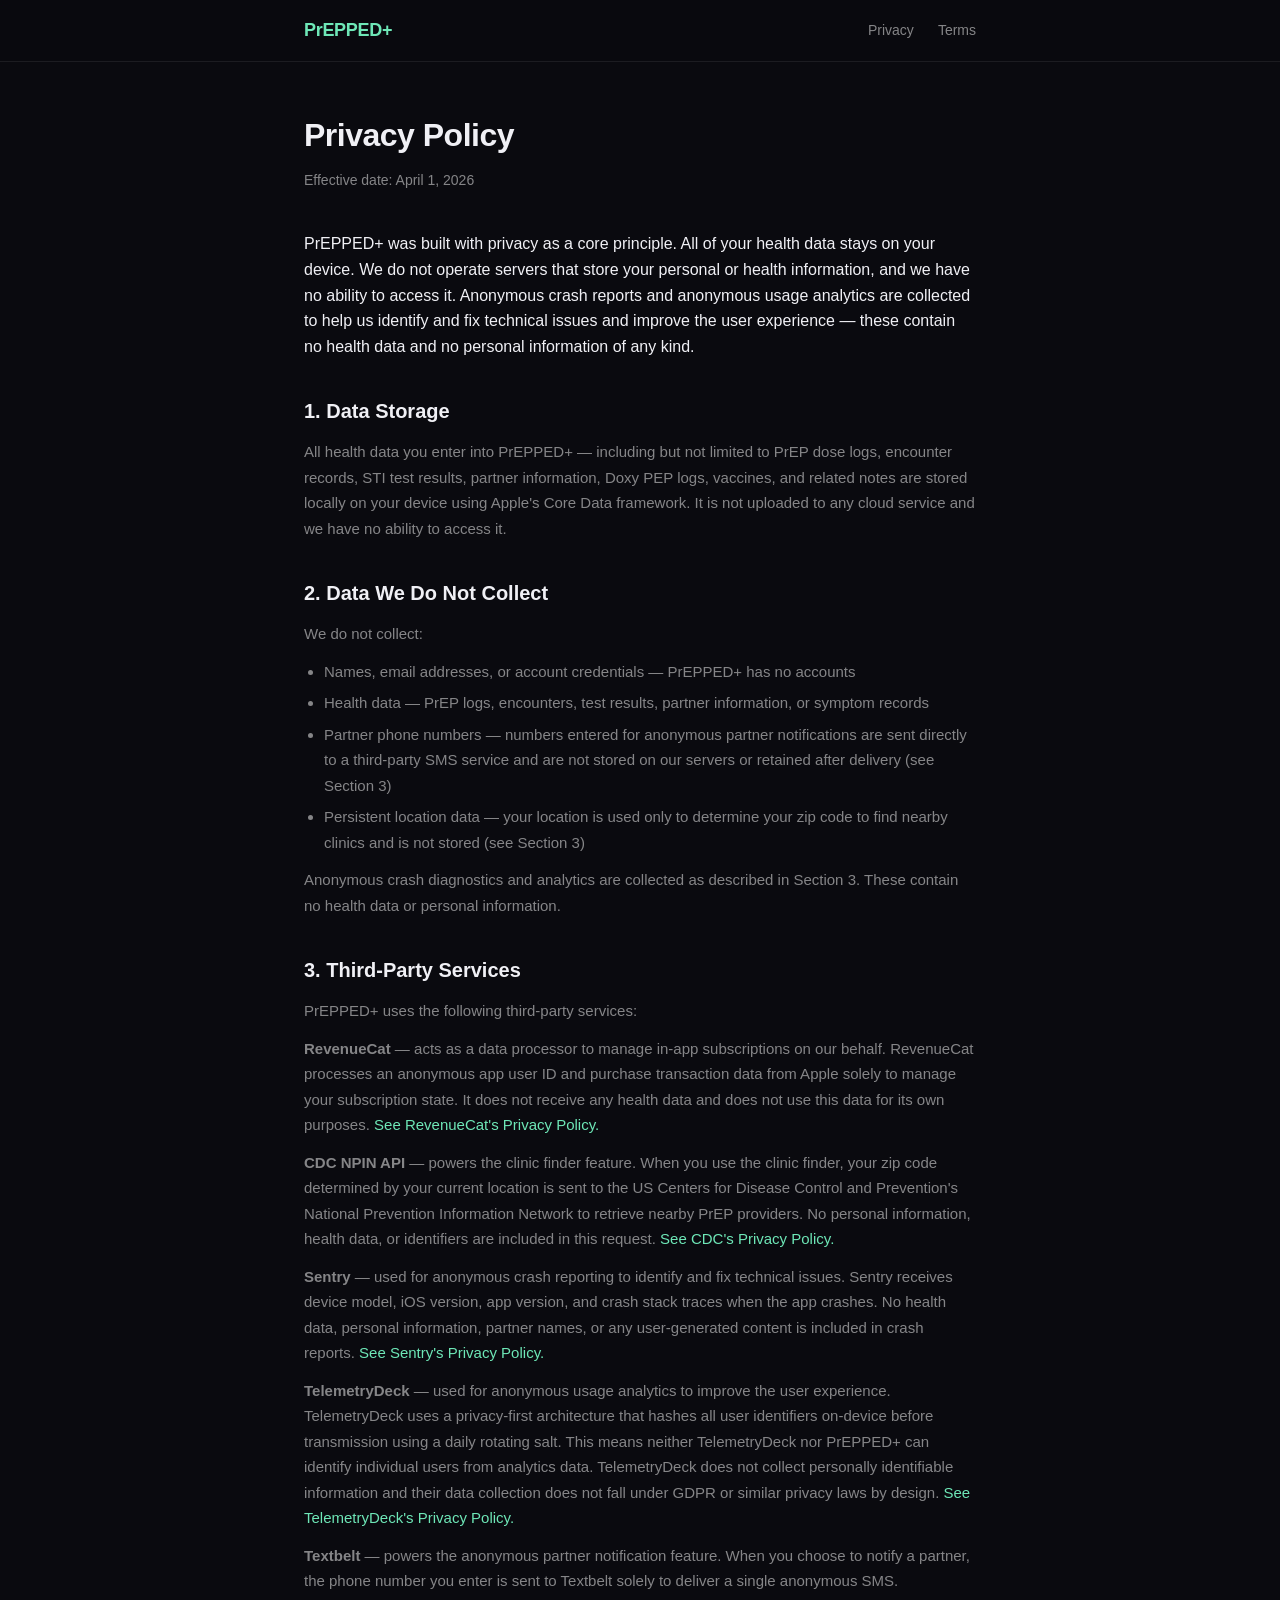
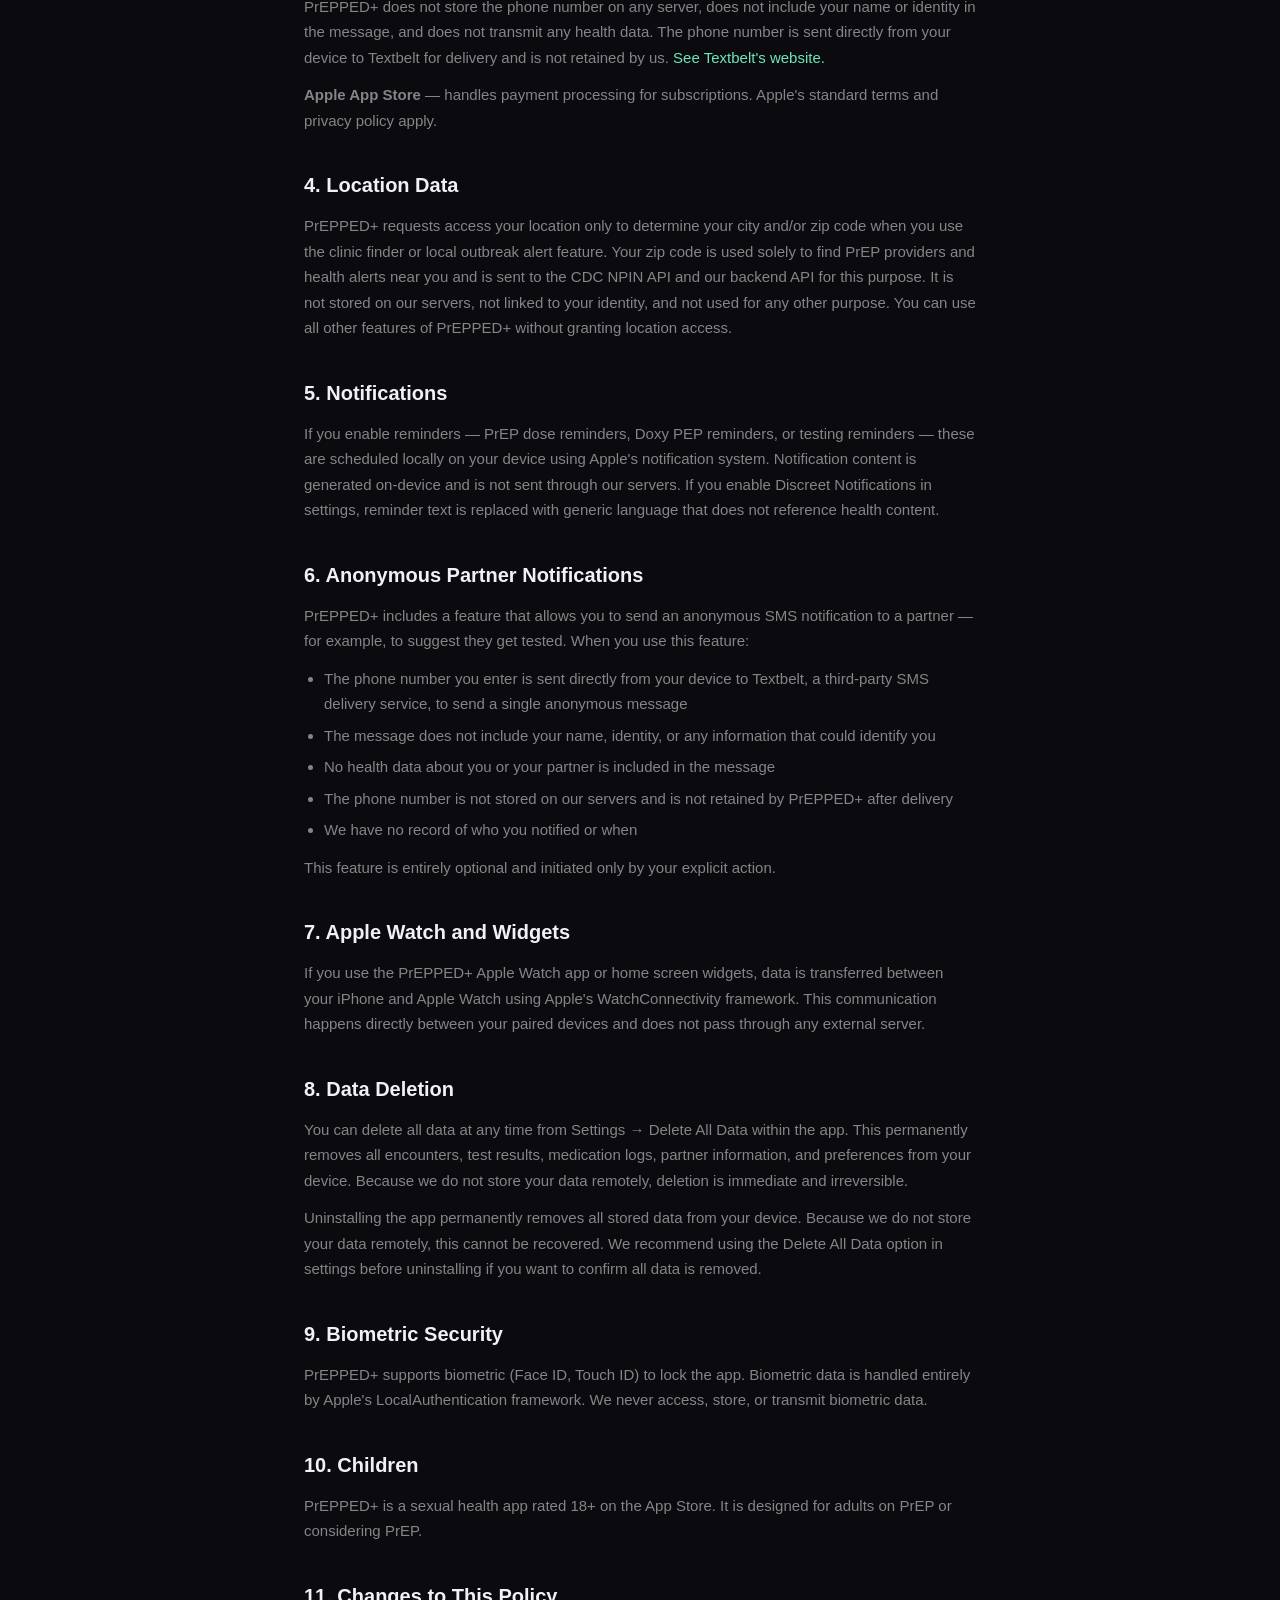
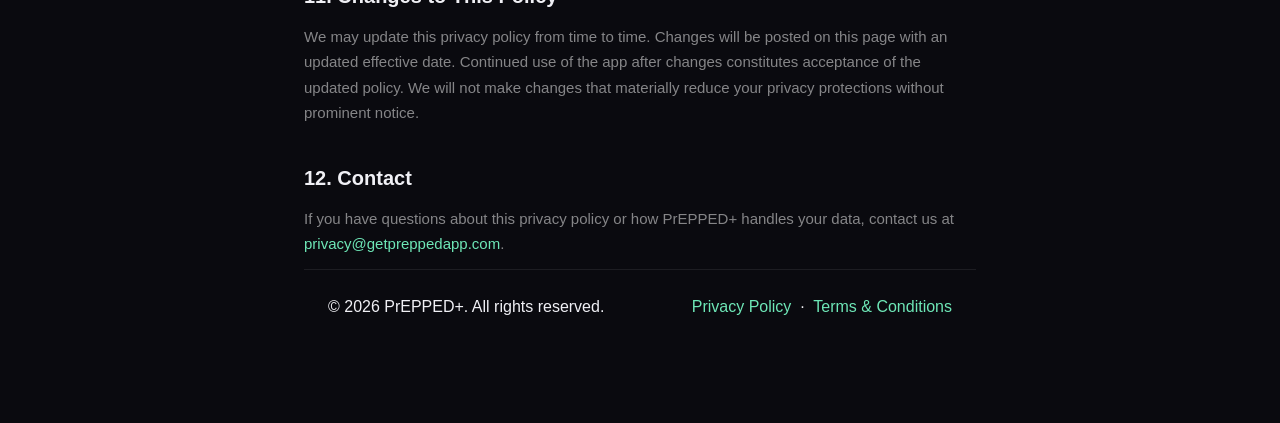
==== commit 025a69c2: "Rename to PrEPPED+, add anonymous partner notifications to privacy policy - Rename all instances of " ====
--- a/privacy.html
+++ b/privacy.html
@@ -3,14 +3,14 @@
 <head>
     <meta charset="UTF-8">
     <meta name="viewport" content="width=device-width, initial-scale=1.0">
-    <title>Privacy Policy — PrEPPED</title>
-    <meta name="description" content="PrEPPED Privacy Policy. Your health data stays on your device.">
+    <title>Privacy Policy — PrEPPED+</title>
+    <meta name="description" content="PrEPPED+ Privacy Policy. Your health data stays on your device.">
     <link rel="stylesheet" href="style.css">
 </head>
 <body>
     <nav>
         <div class="nav-inner">
-            <a href="/" class="logo">PrEPPED</a>
+            <a href="/" class="logo">PrEPPED+</a>
             <div class="nav-links">
                 <a href="/privacy.html">Privacy</a>
                 <a href="/terms.html">Terms</a>
@@ -21,23 +21,24 @@
     <main>
         <article class="legal">
             <h1>Privacy Policy</h1>
-              <div class="effective-date">Effective date: March 27, 2026</div>
+              <div class="effective-date">Effective date: April 1, 2026</div>
              
               <div class="intro">
-                PrEPPED was built with privacy as a core principle. All of your health data stays on your device. We do not operate servers that store your personal or health information, and we have no ability to access it. Anonymous crash reports and anonymous usage analytics are collected to help us identify and fix technical issues and improve the user experience — these contain no health data and no personal information of any kind. 
+                PrEPPED+ was built with privacy as a core principle. All of your health data stays on your device. We do not operate servers that store your personal or health information, and we have no ability to access it. Anonymous crash reports and anonymous usage analytics are collected to help us identify and fix technical issues and improve the user experience — these contain no health data and no personal information of any kind. 
               </div>
              
               <div class="section">
                 <h2>1. Data Storage</h2>
-                <p>All health data you enter into PrEPPED — including but not limited to PrEP dose logs, encounter records, STI test results, partner information, Doxy PEP courses, vaccines, and related notes are stored locally on your device using Apple's Core Data framework. It is not uploaded to any cloud service and we have no ability to access it.</p>
+                <p>All health data you enter into PrEPPED+ — including but not limited to PrEP dose logs, encounter records, STI test results, partner information, Doxy PEP logs, vaccines, and related notes are stored locally on your device using Apple's Core Data framework. It is not uploaded to any cloud service and we have no ability to access it.</p>
               </div>
              
               <div class="section">
                 <h2>2. Data We Do Not Collect</h2>
                 <p>We do not collect:</p>
                 <ul>
-                  <li>Names, email addresses, or account credentials — PrEPPED has no accounts</li>
+                  <li>Names, email addresses, or account credentials — PrEPPED+ has no accounts</li>
                   <li>Health data — PrEP logs, encounters, test results, partner information, or symptom records</li>
+                  <li>Partner phone numbers — numbers entered for anonymous partner notifications are sent directly to a third-party SMS service and are not stored on our servers or retained after delivery (see Section 3)</li>
                   <li>Persistent location data — your location is used only to determine your zip code to find nearby clinics and is not stored (see Section 3)</li>
                 </ul>
                 <p>Anonymous crash diagnostics and analytics are collected as described in Section 3. These contain no health data or personal information.</p>
@@ -45,7 +46,7 @@
              
               <div class="section">
                 <h2>3. Third-Party Services</h2>
-                <p>PrEPPED uses the following third-party services:</p>
+                <p>PrEPPED+ uses the following third-party services:</p>
              
                 <p><strong>RevenueCat</strong> — acts as a data processor to manage in-app subscriptions on our behalf. RevenueCat processes an anonymous app user ID and purchase transaction data from Apple solely to manage your subscription state. It does not receive any health data and does not use this data for its own purposes. <a href="https://www.revenuecat.com/privacy" target="_blank">See RevenueCat's Privacy Policy.</a>
              
@@ -53,54 +54,69 @@
              
                 <p><strong>Sentry</strong> — used for anonymous crash reporting to identify and fix technical issues. Sentry receives device model, iOS version, app version, and crash stack traces when the app crashes. No health data, personal information, partner names, or any user-generated content is included in crash reports. <a href="https://sentry.io/privacy/" target="_blank">See Sentry's Privacy Policy.</a></p>
              
-                <p><strong>TelemetryDeck</strong> — used for anonymous usage analytics to improve the user experience. TelemetryDeck uses a privacy-first architecture that hashes all user identifiers on-device before transmission using a daily rotating salt. This means neither TelemetryDeck nor PrEPPED can identify individual users from analytics data. TelemetryDeck does not collect personally identifiable information and their data collection does not fall under GDPR or similar privacy laws by design. <a href="https://telemetrydeck.com/privacy/" target="_blank">See TelemetryDeck's Privacy Policy.</a></p>
+                <p><strong>TelemetryDeck</strong> — used for anonymous usage analytics to improve the user experience. TelemetryDeck uses a privacy-first architecture that hashes all user identifiers on-device before transmission using a daily rotating salt. This means neither TelemetryDeck nor PrEPPED+ can identify individual users from analytics data. TelemetryDeck does not collect personally identifiable information and their data collection does not fall under GDPR or similar privacy laws by design. <a href="https://telemetrydeck.com/privacy/" target="_blank">See TelemetryDeck's Privacy Policy.</a></p>
           
+                <p><strong>Textbelt</strong> — powers the anonymous partner notification feature. When you choose to notify a partner, the phone number you enter is sent to Textbelt solely to deliver a single anonymous SMS. PrEPPED+ does not store the phone number on any server, does not include your name or identity in the message, and does not transmit any health data. The phone number is sent directly from your device to Textbelt for delivery and is not retained by us. <a href="https://textbelt.com/" target="_blank">See Textbelt's website.</a></p>
+
                 <p><strong>Apple App Store</strong> — handles payment processing for subscriptions. Apple's standard terms and privacy policy apply.</p>
               </div>
              
               <div class="section">
                 <h2>4. Location Data</h2>
-                <p>PrEPPED requests access your location only to determine your city and/or zip code when you use the clinic finder or local outbreak alert feature. Your zip code is used solely to find PrEP providers and health alerts near you and is sent to the CDC NPIN API and our backend API for this purpose. It is not stored on our servers, not linked to your identity, and not used for any other purpose. You can use all other features of PrEPPED without granting location access.</p>
+                <p>PrEPPED+ requests access your location only to determine your city and/or zip code when you use the clinic finder or local outbreak alert feature. Your zip code is used solely to find PrEP providers and health alerts near you and is sent to the CDC NPIN API and our backend API for this purpose. It is not stored on our servers, not linked to your identity, and not used for any other purpose. You can use all other features of PrEPPED+ without granting location access.</p>
               </div>
              
               <div class="section">
                 <h2>5. Notifications</h2>
-                <p>If you enable reminders — PrEP dose reminders, Doxy PEP dose reminders, or testing reminders — these are scheduled locally on your device using Apple's notification system. Notification content is generated on-device and is not sent through our servers. If you enable Discreet Notifications in settings, reminder text is replaced with generic language that does not reference health content.</p>
+                <p>If you enable reminders — PrEP dose reminders, Doxy PEP reminders, or testing reminders — these are scheduled locally on your device using Apple's notification system. Notification content is generated on-device and is not sent through our servers. If you enable Discreet Notifications in settings, reminder text is replaced with generic language that does not reference health content.</p>
               </div>
              
               <div class="section">
-                <h2>6. Apple Watch and Widgets</h2>
-                <p>If you use the PrEPPED Apple Watch app or home screen widgets, data is transferred between your iPhone and Apple Watch using Apple's WatchConnectivity framework. This communication happens directly between your paired devices and does not pass through any external server.</p>
+                <h2>6. Anonymous Partner Notifications</h2>
+                <p>PrEPPED+ includes a feature that allows you to send an anonymous SMS notification to a partner — for example, to suggest they get tested. When you use this feature:</p>
+                <ul>
+                  <li>The phone number you enter is sent directly from your device to Textbelt, a third-party SMS delivery service, to send a single anonymous message</li>
+                  <li>The message does not include your name, identity, or any information that could identify you</li>
+                  <li>No health data about you or your partner is included in the message</li>
+                  <li>The phone number is not stored on our servers and is not retained by PrEPPED+ after delivery</li>
+                  <li>We have no record of who you notified or when</li>
+                </ul>
+                <p>This feature is entirely optional and initiated only by your explicit action.</p>
+              </div>
+
+              <div class="section">
+                <h2>7. Apple Watch and Widgets</h2>
+                <p>If you use the PrEPPED+ Apple Watch app or home screen widgets, data is transferred between your iPhone and Apple Watch using Apple's WatchConnectivity framework. This communication happens directly between your paired devices and does not pass through any external server.</p>
               </div>
              
               <div class="section">
-                <h2>7. Data Deletion</h2>
+                <h2>8. Data Deletion</h2>
                 <p>You can delete all data at any time from Settings → Delete All Data within the app. This permanently removes all encounters, test results, medication logs, partner information, and preferences from your device. Because we do not store your data remotely, deletion is immediate and irreversible.</p>
                 <p>Uninstalling the app permanently removes all stored data from your device. Because we do not store your data remotely, this cannot be recovered. We recommend using the Delete All Data option in settings before uninstalling if you want to confirm all data is removed.</p>
               </div>
              
               <div class="section">
-                <h2>8. Biometric Security</h2>
-                <p>PrEPPED supports biometric (Face ID, Touch ID) to lock the app. Biometric data is handled entirely by Apple's LocalAuthentication framework. We never access, store, or transmit biometric data.</p>
+                <h2>9. Biometric Security</h2>
+                <p>PrEPPED+ supports biometric (Face ID, Touch ID) to lock the app. Biometric data is handled entirely by Apple's LocalAuthentication framework. We never access, store, or transmit biometric data.</p>
               </div>
              
               <div class="section">
-                <h2>9. Children</h2>
-                <p>PrEPPED is a sexual health app rated 18+ on the App Store. It is designed for adults on PrEP or considering PrEP.</p>
+                <h2>10. Children</h2>
+                <p>PrEPPED+ is a sexual health app rated 18+ on the App Store. It is designed for adults on PrEP or considering PrEP.</p>
               </div>
              
               <div class="section">
-                <h2>10. Changes to This Policy</h2>
+                <h2>11. Changes to This Policy</h2>
                 <p>We may update this privacy policy from time to time. Changes will be posted on this page with an updated effective date. Continued use of the app after changes constitutes acceptance of the updated policy. We will not make changes that materially reduce your privacy protections without prominent notice.</p>
               </div>
              
               <div class="section">
-                <h2>11. Contact</h2>
-                <p>If you have questions about this privacy policy or how PrEPPED handles your data, contact us at <a href="mailto:privacy@getpreppedapp.com">privacy@getpreppedapp.com</a>.</p>
+                <h2>12. Contact</h2>
+                <p>If you have questions about this privacy policy or how PrEPPED+ handles your data, contact us at <a href="mailto:privacy@getpreppedapp.com">privacy@getpreppedapp.com</a>.</p>
               </div>
              
               <footer>
-                <span>© 2026 PrEPPED. All rights reserved.</span>
+                <span>© 2026 PrEPPED+. All rights reserved.</span>
                 <span>
                   <a href="privacy.html">Privacy Policy</a> &nbsp;·&nbsp;
                   <a href="terms.html">Terms &amp; Conditions</a>
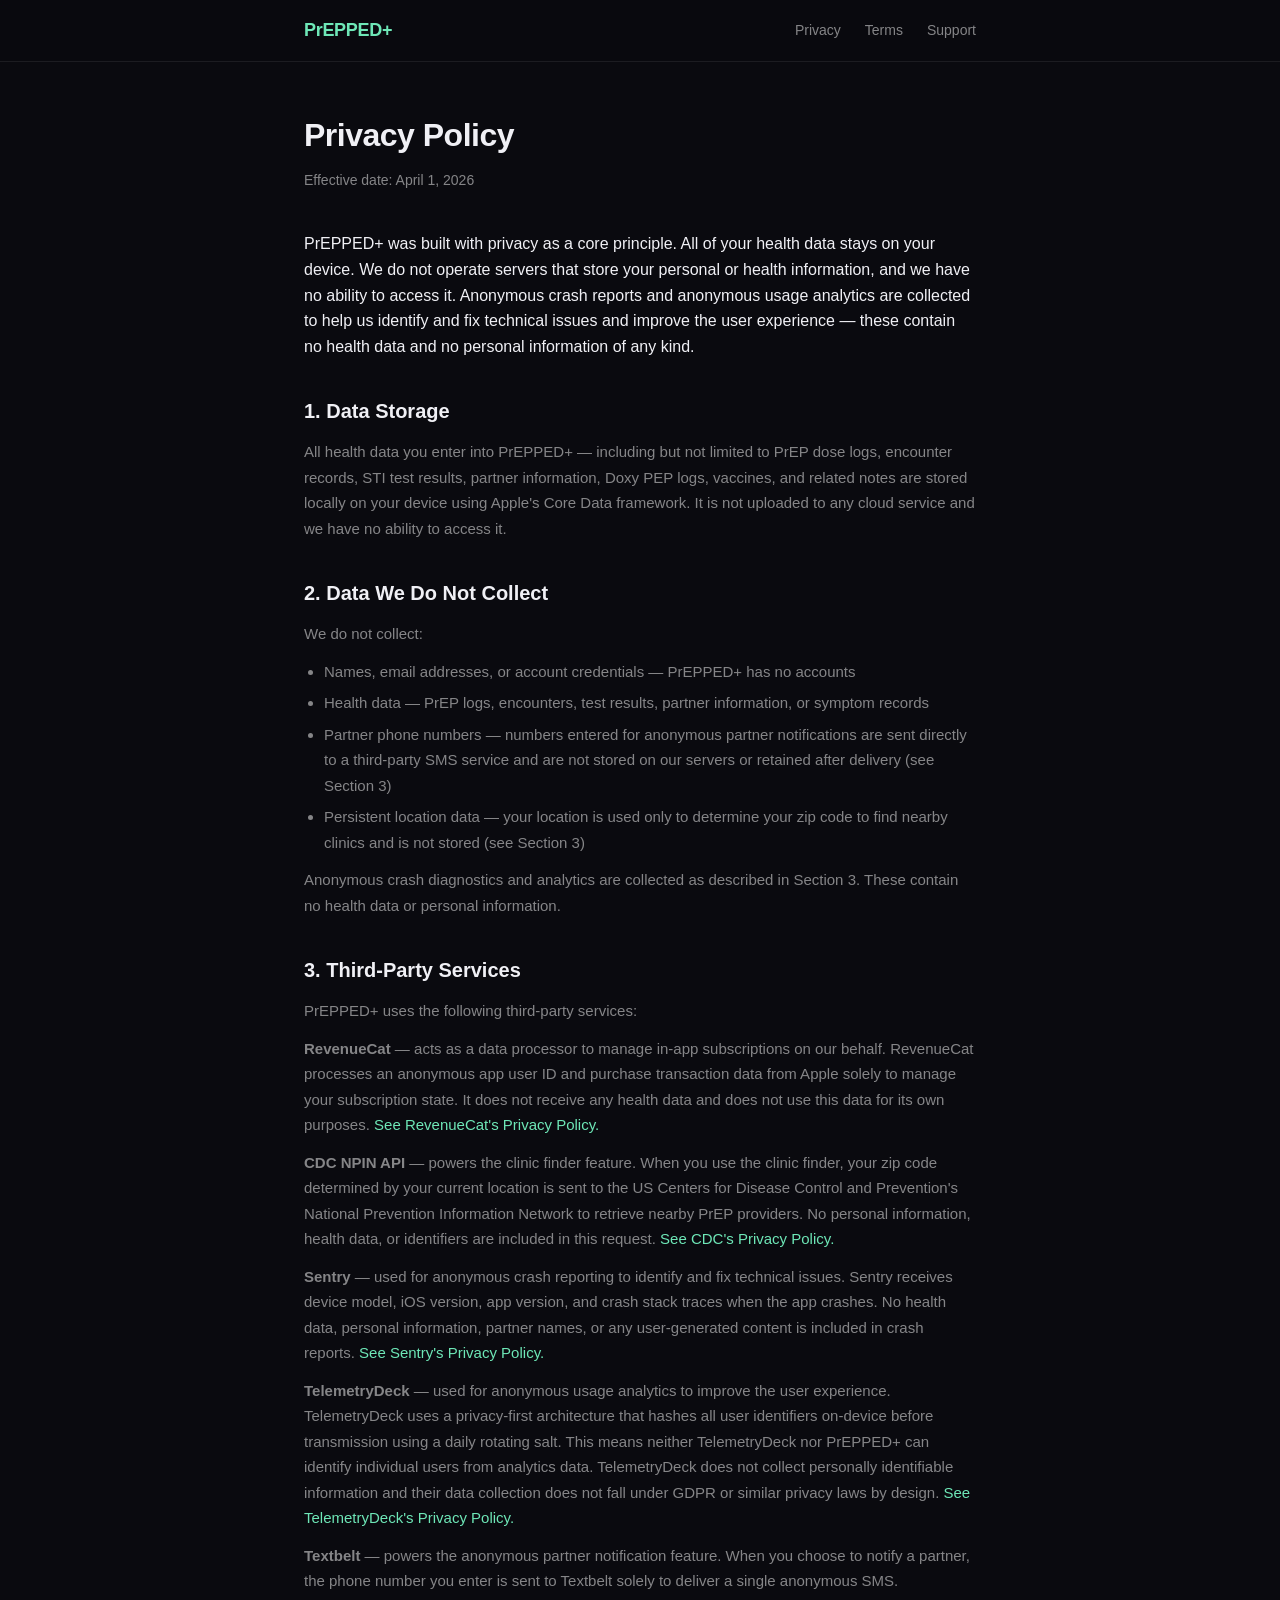
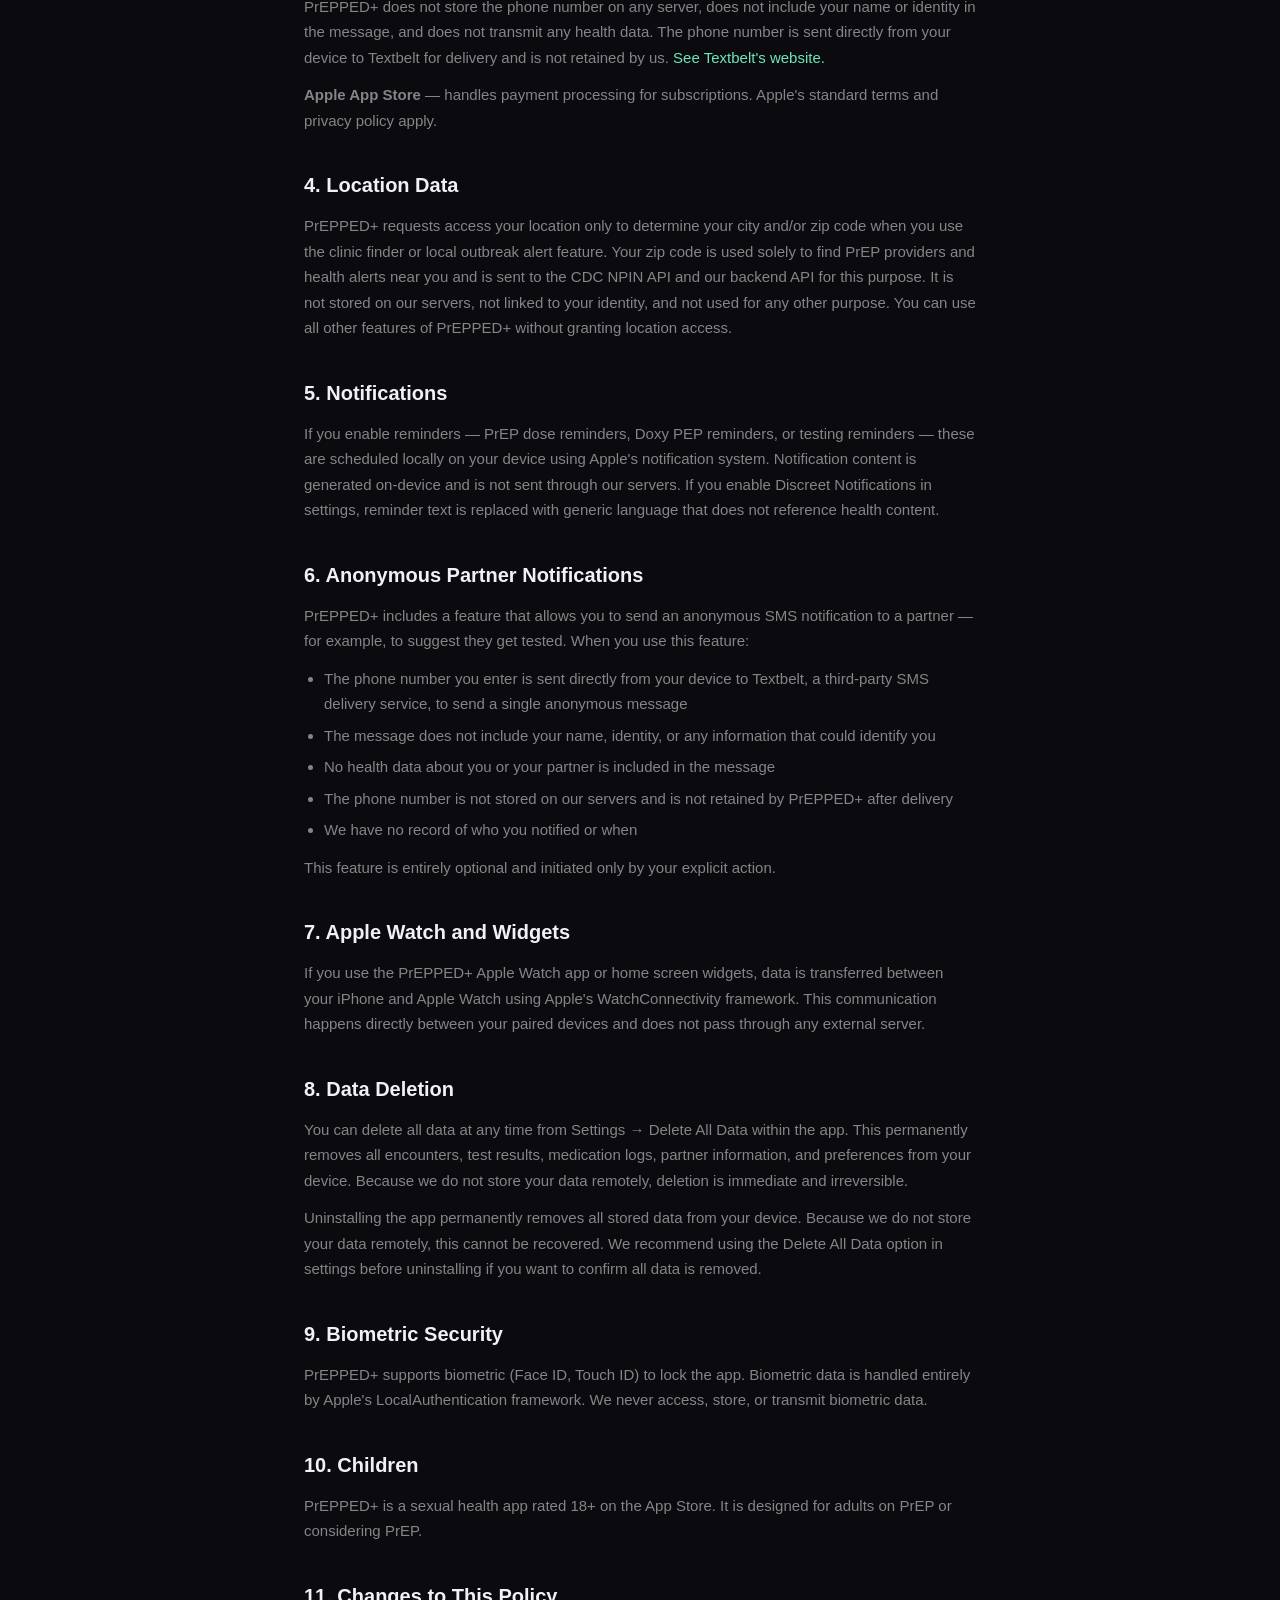
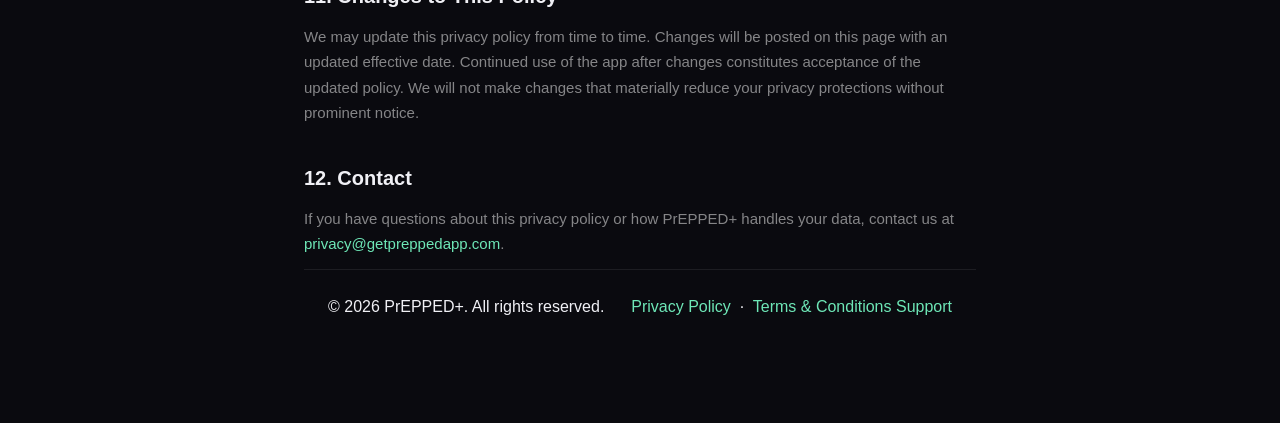
==== commit 890b86cb: "Add support page" ====
--- a/privacy.html
+++ b/privacy.html
@@ -14,6 +14,7 @@
             <div class="nav-links">
                 <a href="/privacy.html">Privacy</a>
                 <a href="/terms.html">Terms</a>
+                <a href="/support.html">Support</a>
             </div>
         </div>
     </nav>
@@ -120,6 +121,7 @@
                 <span>
                   <a href="privacy.html">Privacy Policy</a> &nbsp;·&nbsp;
                   <a href="terms.html">Terms &amp; Conditions</a>
+                  <a href="support.html">Support</a>
                 </span>
               </footer>
 </body>
--- a/style.css
+++ b/style.css
@@ -199,6 +199,14 @@
     text-decoration: underline;
 }
 
+.legal h3.faq-question {
+    font-size: 16px;
+    font-weight: 700;
+    color: var(--text);
+    margin-top: 24px;
+    margin-bottom: 8px;
+}
+
 /* Footer */
 footer {
     max-width: 720px;
@@ -232,6 +240,10 @@
     color: var(--text);
 }
 
+.links-section .card-link:last-child:nth-child(odd) {
+    grid-column: 1 / -1;
+}
+
 @media (max-width: 520px) {
     .hero h1 {
         font-size: 28px;
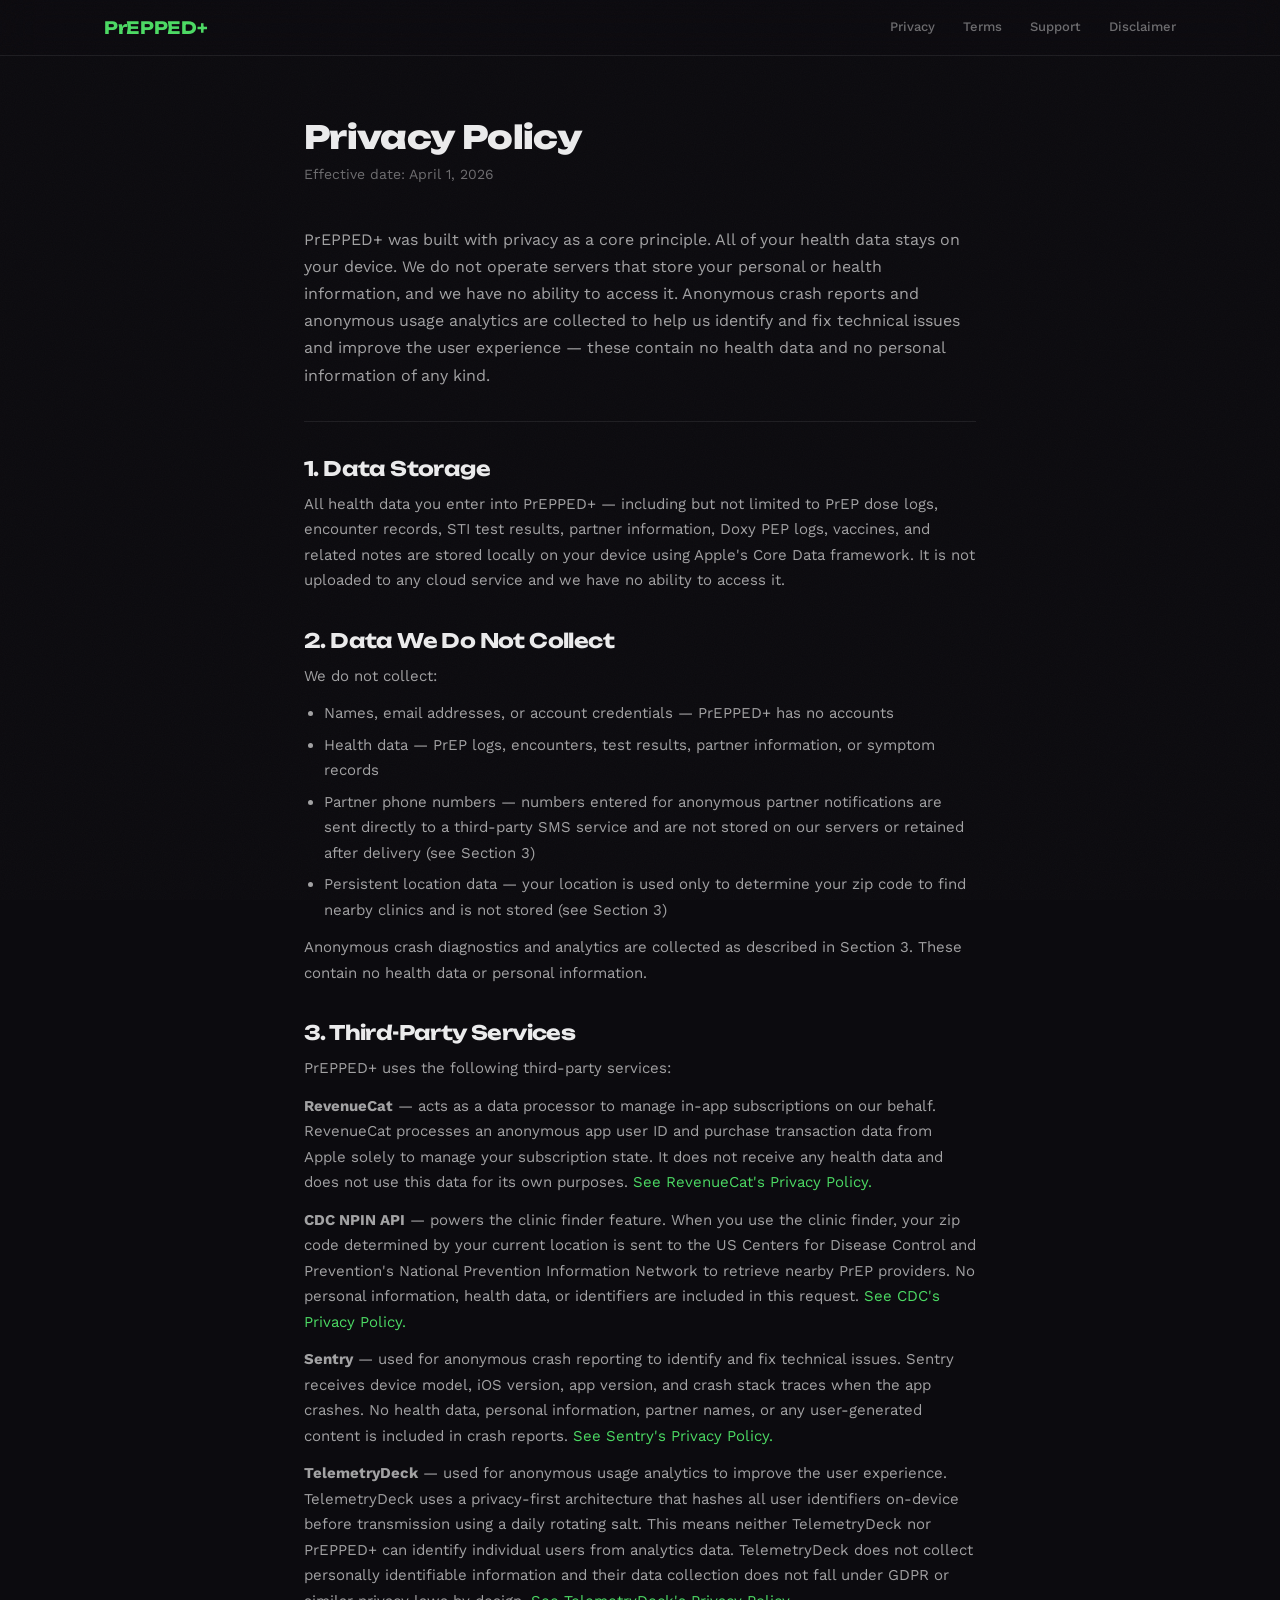
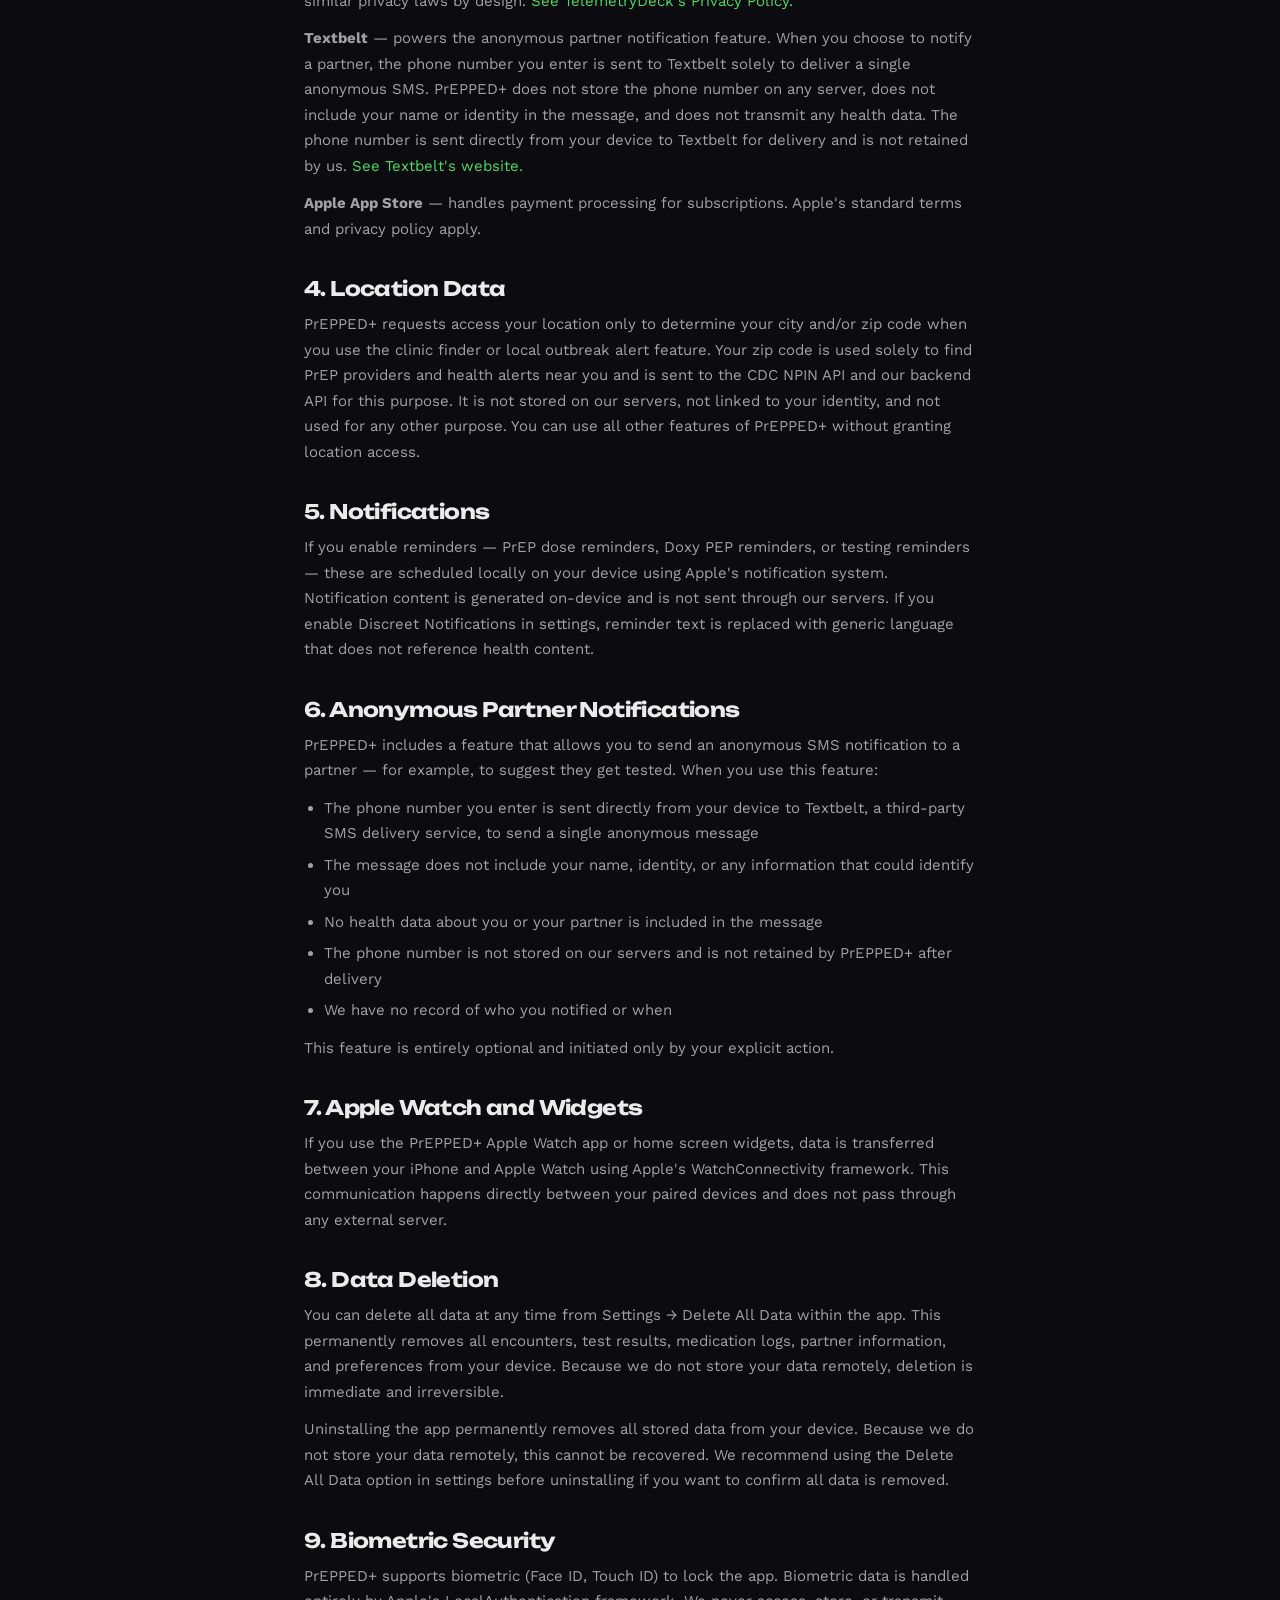
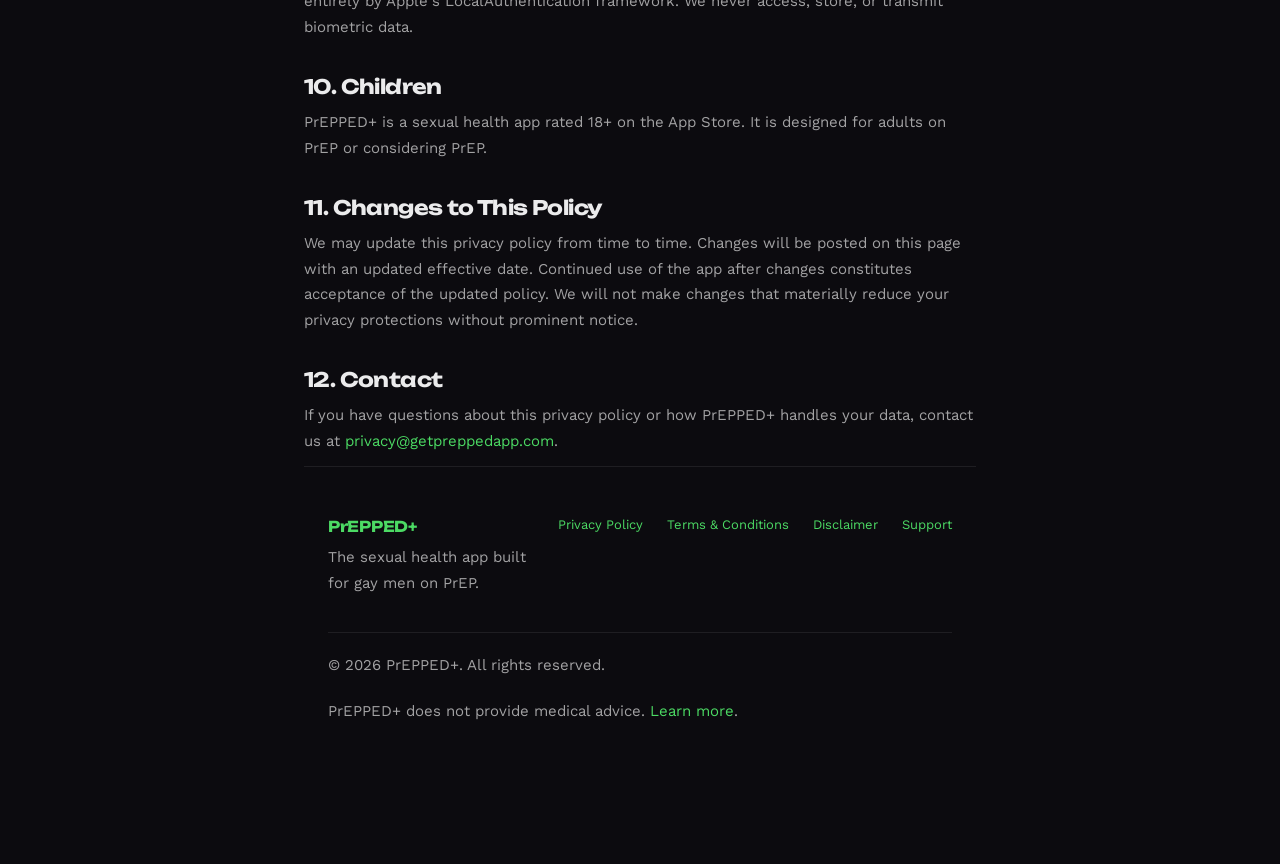
==== commit 4f42521e: "Redesign website with editorial layout, hero imagery, and visual effects - Full-bleed hero with gene" ====
--- a/privacy.html
+++ b/privacy.html
@@ -5,6 +5,10 @@
     <meta name="viewport" content="width=device-width, initial-scale=1.0">
     <title>Privacy Policy — PrEPPED+</title>
     <meta name="description" content="PrEPPED+ Privacy Policy. Your health data stays on your device.">
+    <meta name="theme-color" content="#0F0E11">
+    <link rel="preconnect" href="https://fonts.googleapis.com">
+    <link rel="preconnect" href="https://fonts.gstatic.com" crossorigin>
+    <link href="https://fonts.googleapis.com/css2?family=Unbounded:wght@700;800&family=Work+Sans:wght@400;500;600;700&display=swap" rel="stylesheet">
     <link rel="stylesheet" href="style.css">
 </head>
 <body>
@@ -15,11 +19,12 @@
                 <a href="/privacy.html">Privacy</a>
                 <a href="/terms.html">Terms</a>
                 <a href="/support.html">Support</a>
+                <a href="/disclaimer.html">Disclaimer</a>
             </div>
         </div>
     </nav>
 
-    <main>
+    <main style="padding-top: 72px;">
         <article class="legal">
             <h1>Privacy Policy</h1>
               <div class="effective-date">Effective date: April 1, 2026</div>
@@ -116,13 +121,23 @@
                 <p>If you have questions about this privacy policy or how PrEPPED+ handles your data, contact us at <a href="mailto:privacy@getpreppedapp.com">privacy@getpreppedapp.com</a>.</p>
               </div>
              
-              <footer>
-                <span>© 2026 PrEPPED+. All rights reserved.</span>
-                <span>
-                  <a href="privacy.html">Privacy Policy</a> &nbsp;·&nbsp;
-                  <a href="terms.html">Terms &amp; Conditions</a>
-                  <a href="support.html">Support</a>
-                </span>
-              </footer>
+    <footer>
+        <div class="footer-inner">
+            <div class="footer-brand">
+                <span class="logo">PrEPPED+</span>
+                <p>The sexual health app built for gay men on PrEP.</p>
+            </div>
+            <div class="footer-links">
+                <a href="/privacy.html">Privacy Policy</a>
+                <a href="/terms.html">Terms &amp; Conditions</a>
+                <a href="/disclaimer.html">Disclaimer</a>
+                <a href="/support.html">Support</a>
+            </div>
+            <div class="footer-legal">
+                <p>&copy; 2026 PrEPPED+. All rights reserved.</p>
+                <p>PrEPPED+ does not provide medical advice. <a href="/disclaimer.html">Learn more</a>.</p>
+            </div>
+        </div>
+    </footer>
 </body>
 </html>
--- a/style.css
+++ b/style.css
@@ -1,260 +1,1115 @@
-* {
-    margin: 0;
-    padding: 0;
-    box-sizing: border-box;
-}
+/* ======================================================
+   PrEPPED+ — Lifestyle editorial design
+   Fonts: Unbounded (brand) + Work Sans (body)
+   Approach: Photo-forward, warm dark, magazine feel
+   ====================================================== */
+
+*, *::before, *::after { margin: 0; padding: 0; box-sizing: border-box; }
 
 :root {
-    --bg: #0a0a0f;
-    --surface: #12121a;
-    --card: #1a1a26;
-    --border: rgba(255, 255, 255, 0.08);
-    --text: #f0f0f5;
-    --text-secondary: rgba(255, 255, 255, 0.5);
-    --accent: #6ee7b7;
-    --accent-dim: rgba(110, 231, 183, 0.12);
-}
+    /* Palette — warm dark, not tech-cold */
+    --bg: #0c0b0f;
+    --bg-warm: #110f14;
+    --surface: rgba(255,255,255,0.04);
+    --card: rgba(255,255,255,0.05);
+    --card-hover: rgba(255,255,255,0.08);
+    --border: rgba(255,255,255,0.08);
+    --border-hover: rgba(255,255,255,0.14);
+
+    /* Text */
+    --t1: rgba(255,255,255,0.92);
+    --t2: rgba(255,255,255,0.62);
+    --t3: rgba(255,255,255,0.40);
+    --t4: rgba(255,255,255,0.20);
+
+    /* Accents */
+    --green: #4CDA64;
+    --green-dim: rgba(76,218,100,0.10);
+    --cyan: #00D4FF;
+    --red: #FF3B30;
+    --amber: #F5A623;
+    --orange: #FF9900;
+    --purple: #AF7FEA;
+
+    /* Layout */
+    --max: 1120px;
+    --gutter: 24px;
+    --radius: 20px;
+    --radius-sm: 14px;
+}
+
+html { scroll-behavior: smooth; }
 
 body {
-    font-family: -apple-system, BlinkMacSystemFont, 'SF Pro Text', 'Helvetica Neue', sans-serif;
+    font-family: 'Work Sans', -apple-system, sans-serif;
     background: var(--bg);
-    color: var(--text);
+    color: var(--t1);
     line-height: 1.6;
     -webkit-font-smoothing: antialiased;
-}
-
-/* Nav */
+    overflow-x: hidden;
+}
+
+/* Noise grain overlay for tactile depth */
+body::after {
+    content: '';
+    position: fixed;
+    inset: 0;
+    pointer-events: none;
+    z-index: 9999;
+    opacity: 0.025;
+    background-image: url("data:image/svg+xml,%3Csvg viewBox='0 0 256 256' xmlns='http://www.w3.org/2000/svg'%3E%3Cfilter id='n'%3E%3CfeTurbulence type='fractalNoise' baseFrequency='0.9' numOctaves='4' stitchTiles='stitch'/%3E%3C/filter%3E%3Crect width='100%25' height='100%25' filter='url(%23n)'/%3E%3C/svg%3E");
+    background-repeat: repeat;
+    background-size: 256px;
+}
+
+/* Floating ambient orbs */
+.orb {
+    position: fixed;
+    border-radius: 50%;
+    filter: blur(80px);
+    pointer-events: none;
+    z-index: -1;
+    opacity: 0;
+    animation: orb-fade-in 2s ease forwards;
+}
+.orb--1 {
+    width: 500px; height: 500px;
+    background: radial-gradient(circle, rgba(76,218,100,0.08), transparent 70%);
+    top: 20%; left: -10%;
+    animation: orb-drift-1 25s ease-in-out infinite, orb-fade-in 2s ease forwards;
+}
+.orb--2 {
+    width: 400px; height: 400px;
+    background: radial-gradient(circle, rgba(0,212,255,0.06), transparent 70%);
+    top: 50%; right: -10%;
+    animation: orb-drift-2 30s ease-in-out infinite, orb-fade-in 2s ease forwards;
+    animation-delay: 0.5s;
+}
+.orb--3 {
+    width: 350px; height: 350px;
+    background: radial-gradient(circle, rgba(175,127,234,0.06), transparent 70%);
+    bottom: 10%; left: 30%;
+    animation: orb-drift-3 20s ease-in-out infinite, orb-fade-in 2s ease forwards;
+    animation-delay: 1s;
+}
+
+@keyframes orb-fade-in { to { opacity: 1; } }
+@keyframes orb-drift-1 {
+    0%, 100% { transform: translate(0, 0); }
+    33% { transform: translate(60px, -40px); }
+    66% { transform: translate(-30px, 50px); }
+}
+@keyframes orb-drift-2 {
+    0%, 100% { transform: translate(0, 0); }
+    33% { transform: translate(-50px, 30px); }
+    66% { transform: translate(40px, -60px); }
+}
+@keyframes orb-drift-3 {
+    0%, 100% { transform: translate(0, 0); }
+    50% { transform: translate(50px, -30px); }
+}
+
+/* ======================================================
+   Typography
+   ====================================================== */
+
+h1, h2, h3 {
+    font-family: 'Unbounded', sans-serif;
+    letter-spacing: -0.03em;
+    line-height: 1.1;
+}
+
+.accent { color: var(--green); }
+
+.eyebrow {
+    display: block;
+    font-family: 'Work Sans', sans-serif;
+    font-size: 11px;
+    font-weight: 600;
+    letter-spacing: 0.18em;
+    color: var(--green);
+    text-transform: uppercase;
+    margin-bottom: 20px;
+}
+
+/* ======================================================
+   Scroll animations
+   ====================================================== */
+
+[data-animate] {
+    opacity: 0;
+    transform: translateY(32px);
+    transition: opacity 0.8s cubic-bezier(0.22, 1, 0.36, 1),
+                transform 0.8s cubic-bezier(0.22, 1, 0.36, 1);
+}
+[data-animate].visible {
+    opacity: 1;
+    transform: none;
+}
+
+/* Stagger children inside feature grids */
+.feature-grid [data-animate]:nth-child(2) { transition-delay: 0.06s; }
+.feature-grid [data-animate]:nth-child(3) { transition-delay: 0.12s; }
+.feature-grid [data-animate]:nth-child(4) { transition-delay: 0.18s; }
+.feature-grid [data-animate]:nth-child(5) { transition-delay: 0.24s; }
+.feature-grid [data-animate]:nth-child(6) { transition-delay: 0.30s; }
+.feature-grid [data-animate]:nth-child(7) { transition-delay: 0.36s; }
+.extras-grid [data-animate]:nth-child(2) { transition-delay: 0.08s; }
+.extras-grid [data-animate]:nth-child(3) { transition-delay: 0.16s; }
+
+/* Hero stagger on page load */
+[data-hero] > * {
+    opacity: 0;
+    transform: translateY(24px);
+    transition: opacity 0.7s cubic-bezier(0.22, 1, 0.36, 1),
+                transform 0.7s cubic-bezier(0.22, 1, 0.36, 1);
+}
+body.loaded [data-hero] > *:nth-child(1) { opacity: 1; transform: none; transition-delay: 0.15s; }
+body.loaded [data-hero] > *:nth-child(2) { opacity: 1; transform: none; transition-delay: 0.30s; }
+body.loaded [data-hero] > *:nth-child(3) { opacity: 1; transform: none; transition-delay: 0.45s; }
+body.loaded [data-hero] > *:nth-child(4) { opacity: 1; transform: none; transition-delay: 0.60s; }
+
+/* ======================================================
+   Nav — minimal, just logo + CTA
+   ====================================================== */
+
 nav {
-    position: sticky;
-    top: 0;
-    background: rgba(10, 10, 15, 0.85);
-    backdrop-filter: blur(20px);
-    -webkit-backdrop-filter: blur(20px);
+    position: fixed;
+    top: 0; left: 0; right: 0;
+    z-index: 100;
+    background: rgba(12,11,15,0.75);
+    backdrop-filter: blur(20px) saturate(1.3);
+    -webkit-backdrop-filter: blur(20px) saturate(1.3);
     border-bottom: 1px solid var(--border);
-    z-index: 100;
 }
 
 .nav-inner {
-    max-width: 720px;
-    margin: 0 auto;
-    padding: 16px 24px;
+    max-width: var(--max);
+    margin: 0 auto;
+    padding: 14px var(--gutter);
     display: flex;
     align-items: center;
     justify-content: space-between;
 }
 
 .logo {
-    font-size: 18px;
+    font-family: 'Unbounded', sans-serif;
+    font-size: 17px;
     font-weight: 700;
-    color: var(--accent);
+    color: var(--green);
     text-decoration: none;
-    letter-spacing: -0.3px;
-}
-
+    letter-spacing: -0.02em;
+}
+
+.nav-cta {
+    font-family: 'Unbounded', sans-serif;
+    font-size: 12px;
+    font-weight: 700;
+    color: var(--bg);
+    background: var(--green);
+    padding: 10px 22px;
+    border-radius: 100px;
+    text-decoration: none;
+    letter-spacing: -0.01em;
+    transition: transform 0.25s, box-shadow 0.25s;
+    position: relative;
+}
+.nav-cta:hover {
+    transform: translateY(-1px);
+    box-shadow: 0 4px 20px rgba(76,218,100,0.3);
+}
+.nav-cta::before {
+    content: '';
+    position: absolute;
+    inset: -1px;
+    border-radius: inherit;
+    background: var(--green);
+    filter: blur(10px);
+    opacity: 0.3;
+    z-index: -1;
+}
+
+/* Nav links for sub-pages */
 .nav-links {
     display: flex;
-    gap: 24px;
-}
-
+    gap: 28px;
+}
 .nav-links a {
-    color: var(--text-secondary);
+    font-size: 13px;
+    font-weight: 500;
+    color: var(--t3);
     text-decoration: none;
+    transition: color 0.2s;
+}
+.nav-links a:hover { color: var(--t1); }
+
+.mobile-menu-btn { display: none; }
+
+/* ======================================================
+   HERO — Full bleed photo with text overlay
+   ====================================================== */
+
+.hero {
+    position: relative;
+    min-height: 100svh;
+    display: flex;
+    align-items: flex-end;
+    overflow: hidden;
+}
+
+.hero-photo {
+    position: absolute;
+    inset: 0;
+}
+.hero-photo img {
+    width: 100%;
+    height: 100%;
+    object-fit: cover;
+    object-position: center 30%;
+    animation: ken-burns 20s ease-in-out infinite alternate;
+}
+
+@keyframes ken-burns {
+    0% { transform: scale(1) translate(0, 0); }
+    100% { transform: scale(1.08) translate(-1%, -1%); }
+}
+
+.hero-overlay {
+    position: absolute;
+    inset: 0;
+    background:
+        linear-gradient(to top, var(--bg) 0%, rgba(12,11,15,0.6) 40%, rgba(12,11,15,0.15) 70%, rgba(12,11,15,0.3) 100%);
+}
+
+/* Animated gradient shimmer on hero text */
+.hero h1 .accent {
+    background: linear-gradient(90deg, var(--green), var(--cyan), var(--green));
+    background-size: 200% auto;
+    -webkit-background-clip: text;
+    -webkit-text-fill-color: transparent;
+    background-clip: text;
+    animation: gradient-shift 4s ease-in-out infinite;
+}
+
+@keyframes gradient-shift {
+    0%, 100% { background-position: 0% center; }
+    50% { background-position: 200% center; }
+}
+
+.hero-content {
+    position: relative;
+    z-index: 2;
+    max-width: var(--max);
+    margin: 0 auto;
+    padding: 0 var(--gutter) 80px;
+    width: 100%;
+}
+
+.hero-eyebrow {
+    font-family: 'Work Sans', sans-serif;
+    font-size: 11px;
+    font-weight: 600;
+    letter-spacing: 0.18em;
+    color: var(--green);
+    margin-bottom: 20px;
+}
+
+.hero h1 {
+    font-size: clamp(40px, 7vw, 80px);
+    font-weight: 800;
+    line-height: 1.02;
+    margin-bottom: 20px;
+    max-width: 600px;
+}
+
+.hero-sub {
+    font-size: 18px;
+    font-weight: 400;
+    color: var(--t2);
+    max-width: 440px;
+    line-height: 1.65;
+    margin-bottom: 32px;
+}
+
+.hero-actions {
+    display: flex;
+    align-items: center;
+    gap: 20px;
+    flex-wrap: wrap;
+}
+
+.hero-note {
+    font-size: 13px;
+    color: var(--t3);
+    font-weight: 500;
+}
+
+/* Button */
+.btn-primary {
+    display: inline-flex;
+    align-items: center;
+    gap: 10px;
+    font-family: 'Unbounded', sans-serif;
+    font-size: 13px;
+    font-weight: 700;
+    color: var(--bg);
+    background: var(--green);
+    padding: 16px 32px;
+    border-radius: 100px;
+    text-decoration: none;
+    letter-spacing: -0.01em;
+    transition: transform 0.25s cubic-bezier(0.22, 1, 0.36, 1), box-shadow 0.25s;
+    box-shadow: 0 4px 20px rgba(76,218,100,0.15);
+}
+.btn-primary:hover {
+    transform: translateY(-2px);
+    box-shadow: 0 8px 30px rgba(76,218,100,0.25), 0 0 60px rgba(76,218,100,0.1);
+}
+.btn-primary:active {
+    transform: translateY(0) scale(0.98);
+}
+
+/* Pulsing glow behind CTA */
+.btn-primary::before {
+    content: '';
+    position: absolute;
+    inset: -2px;
+    border-radius: inherit;
+    background: var(--green);
+    filter: blur(16px);
+    opacity: 0.25;
+    z-index: -1;
+    animation: btn-pulse 3s ease-in-out infinite;
+}
+.btn-primary { position: relative; }
+
+@keyframes btn-pulse {
+    0%, 100% { opacity: 0.2; transform: scale(1); }
+    50% { opacity: 0.35; transform: scale(1.05); }
+}
+.btn-large {
     font-size: 14px;
-    font-weight: 500;
-    transition: color 0.2s;
-}
-
-.nav-links a:hover {
-    color: var(--text);
-}
-
-/* Main */
-main {
-    max-width: 720px;
-    margin: 0 auto;
-    padding: 0 24px;
-}
-
-/* Hero */
-.hero {
-    padding: 80px 0 48px;
+    padding: 18px 40px;
+}
+
+/* ======================================================
+   TRUST STRIP
+   ====================================================== */
+
+.trust-strip {
+    border-bottom: 1px solid var(--border);
+    position: relative;
+    overflow: hidden;
+}
+
+/* Animated gradient line under trust strip */
+.trust-strip::after {
+    content: '';
+    position: absolute;
+    bottom: -1px; left: 0;
+    width: 200%; height: 1px;
+    background: linear-gradient(90deg, transparent, var(--green), var(--cyan), var(--purple), transparent);
+    animation: shimmer-line 4s linear infinite;
+}
+
+@keyframes shimmer-line {
+    0% { transform: translateX(-50%); }
+    100% { transform: translateX(0); }
+}
+
+.trust-inner {
+    max-width: var(--max);
+    margin: 0 auto;
+    padding: 28px var(--gutter);
+    display: flex;
+    align-items: center;
+    justify-content: center;
+    gap: 40px;
+    flex-wrap: wrap;
+}
+
+.trust-item {
+    font-size: 14px;
+    color: var(--t2);
+    font-weight: 400;
+}
+.trust-item strong {
+    color: var(--t1);
+    font-weight: 700;
+}
+
+.trust-sep {
+    width: 4px;
+    height: 4px;
+    border-radius: 50%;
+    background: var(--t4);
+}
+
+/* ======================================================
+   SECTION INTROS
+   ====================================================== */
+
+.section-intro {
+    max-width: 560px;
+    margin-bottom: 56px;
+}
+
+.section-intro h2 {
+    font-size: clamp(28px, 4vw, 42px);
+    font-weight: 800;
+    margin-bottom: 16px;
+}
+
+.section-intro p {
+    font-size: 17px;
+    color: var(--t2);
+    line-height: 1.7;
+}
+
+/* ======================================================
+   FEATURES GRID
+   ====================================================== */
+
+.features {
+    max-width: var(--max);
+    margin: 0 auto;
+    padding: 100px var(--gutter);
+}
+
+.feature-grid {
+    display: grid;
+    grid-template-columns: repeat(3, 1fr);
+    gap: 14px;
+}
+
+.f-card {
+    padding: 28px;
+    background: var(--card);
+    border: 1px solid var(--border);
+    border-radius: var(--radius);
+    transition: border-color 0.4s, background 0.4s, transform 0.4s, box-shadow 0.4s;
+    position: relative;
+    overflow: hidden;
+}
+
+/* Subtle gradient shimmer on hover */
+.f-card::after {
+    content: '';
+    position: absolute;
+    inset: 0;
+    border-radius: inherit;
+    opacity: 0;
+    transition: opacity 0.4s;
+    background: linear-gradient(135deg, rgba(76,218,100,0.03) 0%, transparent 50%, rgba(0,212,255,0.03) 100%);
+}
+.f-card:hover::after { opacity: 1; }
+
+.f-card:hover {
+    border-color: var(--border-hover);
+    background: var(--card-hover);
+    transform: translateY(-4px);
+    box-shadow: 0 20px 60px rgba(0,0,0,0.3), 0 0 30px rgba(76,218,100,0.04);
+}
+
+.f-card--hero {
+    grid-column: 1 / -1;
+}
+
+.f-icon {
+    width: 46px;
+    height: 46px;
+    display: flex;
+    align-items: center;
+    justify-content: center;
+    border-radius: 14px;
+    margin-bottom: 20px;
+    color: var(--c);
+    background: color-mix(in srgb, var(--c) 10%, transparent);
+}
+
+.f-card h3 {
+    font-size: 17px;
+    font-weight: 700;
+    margin-bottom: 8px;
+}
+
+.f-card p {
+    font-size: 15px;
+    color: var(--t2);
+    line-height: 1.65;
+}
+
+.f-badge {
+    display: inline-block;
+    margin-top: 16px;
+    font-size: 10px;
+    font-weight: 700;
+    letter-spacing: 0.12em;
+    text-transform: uppercase;
+    color: var(--green);
+    background: var(--green-dim);
+    border: 1px solid rgba(76,218,100,0.15);
+    padding: 5px 12px;
+    border-radius: 100px;
+}
+
+/* ======================================================
+   EDITORIAL PHOTO BREAK
+   ====================================================== */
+
+.editorial {
+    padding: 0 var(--gutter) 100px;
+    max-width: var(--max);
+    margin: 0 auto;
+}
+
+.editorial-grid {
+    display: grid;
+    grid-template-columns: 1.2fr 0.8fr;
+    grid-template-rows: auto auto;
+    gap: 14px;
+}
+
+.editorial-photo {
+    position: relative;
+    border-radius: var(--radius);
+    overflow: hidden;
+}
+.editorial-photo img {
+    width: 100%;
+    height: 100%;
+    object-fit: cover;
+    display: block;
+    transition: transform 0.8s cubic-bezier(0.22, 1, 0.36, 1), filter 0.8s;
+    filter: brightness(0.9) saturate(1.1);
+}
+.editorial-photo:hover img {
+    transform: scale(1.06);
+    filter: brightness(1) saturate(1.2);
+}
+
+/* Colored glow behind editorial photos on hover */
+.editorial-photo::after {
+    content: '';
+    position: absolute;
+    inset: 0;
+    border-radius: inherit;
+    opacity: 0;
+    transition: opacity 0.5s;
+    box-shadow: inset 0 -60px 80px rgba(76,218,100,0.08);
+}
+.editorial-photo:hover::after { opacity: 1; }
+
+.editorial-photo--tall {
+    grid-row: 1 / 3;
+    min-height: 480px;
+}
+
+.editorial-caption {
+    position: absolute;
+    bottom: 0; left: 0; right: 0;
+    padding: 24px;
+    font-family: 'Work Sans', sans-serif;
+    font-size: 14px;
+    font-weight: 600;
+    color: white;
+    background: linear-gradient(to top, rgba(0,0,0,0.6), transparent);
+}
+
+.editorial-pull {
+    display: flex;
+    align-items: center;
+    justify-content: center;
+    padding: 40px 32px;
+    background: var(--card);
+    border: 1px solid var(--border);
+    border-radius: var(--radius);
+}
+
+.editorial-pull blockquote {
+    font-family: 'Work Sans', sans-serif;
+    font-size: 20px;
+    font-weight: 300;
+    font-style: italic;
+    color: var(--t2);
     text-align: center;
-}
-
-.hero h1 {
-    font-size: 40px;
-    font-weight: 800;
-    line-height: 1.15;
-    letter-spacing: -1px;
-    margin-bottom: 16px;
-}
-
-.subtitle {
-    font-size: 17px;
-    color: var(--text-secondary);
-    max-width: 420px;
-    margin: 0 auto 24px;
-}
-
-.chips {
-    display: flex;
-    gap: 10px;
-    justify-content: center;
-    flex-wrap: wrap;
-}
-
-.chip {
-    font-size: 13px;
-    font-weight: 600;
-    color: var(--accent);
-    background: var(--accent-dim);
-    padding: 6px 14px;
-    border-radius: 100px;
-    border: 1px solid rgba(110, 231, 183, 0.2);
-}
-
-/* Links section */
-.links-section {
+    line-height: 1.5;
+    background: linear-gradient(135deg, var(--t2), var(--green));
+    -webkit-background-clip: text;
+    -webkit-text-fill-color: transparent;
+    background-clip: text;
+}
+
+/* ======================================================
+   SPOTLIGHT SECTIONS (Partner Notifs, Something Happened)
+   ====================================================== */
+
+.spotlight {
+    max-width: var(--max);
+    margin: 0 auto;
+    padding: 0 var(--gutter) 100px;
+}
+
+.spotlight-inner {
     display: grid;
     grid-template-columns: 1fr 1fr;
-    gap: 16px;
-    padding-bottom: 80px;
-}
-
-.card-link {
-    display: block;
-    text-decoration: none;
-    padding: 24px;
+    gap: 56px;
+    align-items: center;
+    padding: 56px;
     background: var(--card);
     border: 1px solid var(--border);
-    border-radius: 16px;
-    transition: border-color 0.2s, transform 0.2s;
-}
-
-.card-link:hover {
-    border-color: rgba(255, 255, 255, 0.15);
-    transform: translateY(-2px);
-}
-
-.card-link h3 {
+    border-radius: var(--radius);
+}
+
+.spotlight--reversed .spotlight-inner {
+    direction: rtl;
+}
+.spotlight--reversed .spotlight-inner > * {
+    direction: ltr;
+}
+
+.spotlight-text h2 {
+    font-size: clamp(24px, 3vw, 34px);
+    font-weight: 800;
+    margin-bottom: 16px;
+}
+
+.spotlight-text > p {
     font-size: 16px;
-    font-weight: 700;
-    color: var(--text);
-    margin-bottom: 4px;
-}
-
-.card-link p {
+    color: var(--t2);
+    line-height: 1.7;
+    margin-bottom: 24px;
+}
+
+/* Checklist */
+.check-list {
+    list-style: none;
+    display: flex;
+    flex-direction: column;
+    gap: 12px;
+}
+
+.check-list li {
+    display: flex;
+    align-items: flex-start;
+    gap: 12px;
     font-size: 14px;
-    color: var(--text-secondary);
-}
-
-/* Legal page */
+    color: var(--t2);
+    line-height: 1.5;
+}
+
+.check-list li::before {
+    content: '';
+    flex-shrink: 0;
+    width: 20px;
+    height: 20px;
+    margin-top: 1px;
+    border-radius: 50%;
+    background: var(--green-dim);
+    background-image: url("data:image/svg+xml,%3Csvg viewBox='0 0 24 24' fill='none' stroke='%234CDA64' stroke-width='3' stroke-linecap='round' stroke-linejoin='round' xmlns='http://www.w3.org/2000/svg'%3E%3Cpolyline points='20 6 9 17 4 12'/%3E%3C/svg%3E");
+    background-size: 12px;
+    background-repeat: no-repeat;
+    background-position: center;
+}
+
+/* SMS Mock */
+.sms-mock {
+    background: rgba(255,255,255,0.03);
+    border: 1px solid var(--border);
+    border-radius: var(--radius);
+    padding: 24px;
+    max-width: 340px;
+    margin: 0 auto;
+}
+
+.sms-header {
+    font-size: 11px;
+    font-weight: 600;
+    color: var(--t3);
+    text-transform: uppercase;
+    letter-spacing: 0.1em;
+    margin-bottom: 16px;
+    text-align: center;
+}
+
+.sms-bubble {
+    background: rgba(255,255,255,0.06);
+    border-radius: 18px 18px 18px 6px;
+    padding: 16px 20px;
+    font-size: 15px;
+    font-style: italic;
+    color: var(--t1);
+    line-height: 1.55;
+    margin-bottom: 12px;
+}
+
+.sms-footer {
+    font-size: 12px;
+    color: var(--t3);
+    text-align: center;
+    font-weight: 500;
+}
+
+/* Scenario Grid */
+.scenario-grid {
+    display: grid;
+    grid-template-columns: 1fr 1fr;
+    gap: 12px;
+}
+
+.scenario {
+    display: flex;
+    flex-direction: column;
+    align-items: center;
+    gap: 10px;
+    padding: 24px 16px;
+    border-radius: var(--radius-sm);
+    text-align: center;
+    color: var(--c);
+    background: color-mix(in srgb, var(--c) 6%, transparent);
+    border: 1px solid color-mix(in srgb, var(--c) 12%, transparent);
+    transition: transform 0.3s, box-shadow 0.3s;
+}
+.scenario:hover {
+    transform: translateY(-3px);
+    box-shadow: 0 8px 30px color-mix(in srgb, var(--c) 15%, transparent);
+}
+
+.scenario span {
+    font-size: 12px;
+    font-weight: 600;
+    color: var(--t2);
+}
+
+/* ======================================================
+   EXTRAS (Watch, Widgets, Export)
+   ====================================================== */
+
+.extras {
+    max-width: var(--max);
+    margin: 0 auto;
+    padding: 0 var(--gutter) 100px;
+}
+
+.extras-grid {
+    display: grid;
+    grid-template-columns: repeat(3, 1fr);
+    gap: 14px;
+}
+
+/* ======================================================
+   PRIVACY
+   ====================================================== */
+
+.privacy {
+    max-width: var(--max);
+    margin: 0 auto;
+    padding: 0 var(--gutter) 100px;
+}
+
+.privacy-inner {
+    padding: 56px;
+    background: var(--card);
+    border: 1px solid var(--border);
+    border-radius: var(--radius);
+    max-width: 640px;
+}
+
+.privacy-text h2 {
+    font-size: clamp(24px, 3vw, 34px);
+    font-weight: 800;
+    margin-bottom: 16px;
+}
+
+.privacy-text > p {
+    font-size: 16px;
+    color: var(--t2);
+    line-height: 1.7;
+    margin-bottom: 24px;
+}
+
+.text-link {
+    display: inline-block;
+    margin-top: 20px;
+    font-size: 14px;
+    font-weight: 600;
+    color: var(--green);
+    text-decoration: none;
+    transition: opacity 0.2s;
+}
+.text-link:hover { opacity: 0.75; }
+
+/* ======================================================
+   FIND CARE
+   ====================================================== */
+
+.find-care {
+    max-width: var(--max);
+    margin: 0 auto;
+    padding: 0 var(--gutter) 100px;
+}
+
+.find-care-inner {
+    padding: 48px 56px;
+    background: var(--card);
+    border: 1px solid var(--border);
+    border-radius: var(--radius);
+    max-width: 640px;
+}
+
+.find-care-inner h2 {
+    font-size: clamp(22px, 3vw, 28px);
+    font-weight: 800;
+    margin-bottom: 12px;
+}
+
+.find-care-inner p {
+    font-size: 15px;
+    color: var(--t2);
+    line-height: 1.65;
+}
+
+/* ======================================================
+   CTA
+   ====================================================== */
+
+.cta {
+    text-align: center;
+    padding: 80px var(--gutter) 100px;
+    max-width: var(--max);
+    margin: 0 auto;
+    position: relative;
+}
+
+/* Animated gradient glow behind CTA section */
+.cta::before {
+    content: '';
+    position: absolute;
+    top: 50%; left: 50%;
+    transform: translate(-50%, -50%);
+    width: 600px; height: 400px;
+    background: radial-gradient(ellipse, rgba(76,218,100,0.08) 0%, rgba(0,212,255,0.04) 40%, transparent 70%);
+    filter: blur(60px);
+    pointer-events: none;
+    animation: cta-glow 6s ease-in-out infinite alternate;
+}
+
+@keyframes cta-glow {
+    0% { opacity: 0.6; transform: translate(-50%, -50%) scale(1); }
+    100% { opacity: 1; transform: translate(-50%, -50%) scale(1.15); }
+}
+
+.cta h2 {
+    font-size: clamp(30px, 5vw, 50px);
+    font-weight: 800;
+    margin-bottom: 20px;
+    position: relative;
+}
+
+.cta > p {
+    font-size: 17px;
+    color: var(--t2);
+    margin-bottom: 36px;
+}
+
+/* ======================================================
+   FOOTER
+   ====================================================== */
+
+footer {
+    border-top: 1px solid var(--border);
+}
+
+.footer-inner {
+    max-width: var(--max);
+    margin: 0 auto;
+    padding: 48px var(--gutter);
+    display: grid;
+    grid-template-columns: 1fr auto;
+    gap: 24px;
+}
+
+.footer-brand .logo {
+    display: block;
+    margin-bottom: 6px;
+    font-size: 15px;
+}
+
+.footer-brand p {
+    font-size: 13px;
+    color: var(--t3);
+}
+
+.footer-links {
+    display: flex;
+    gap: 24px;
+}
+
+.footer-links a {
+    font-size: 13px;
+    color: var(--t3);
+    text-decoration: none;
+    transition: color 0.2s;
+}
+.footer-links a:hover { color: var(--t1); }
+
+.footer-legal {
+    grid-column: 1 / -1;
+    padding-top: 20px;
+    border-top: 1px solid var(--border);
+    display: flex;
+    justify-content: space-between;
+    flex-wrap: wrap;
+    gap: 8px;
+}
+
+.footer-legal p {
+    font-size: 12px;
+    color: var(--t4);
+}
+
+.footer-legal a {
+    color: var(--t3);
+    text-decoration: none;
+}
+.footer-legal a:hover { color: var(--green); }
+
+/* ======================================================
+   LEGAL PAGES (sub-pages)
+   ====================================================== */
+
 .legal {
-    padding: 48px 0 80px;
+    max-width: 720px;
+    margin: 0 auto;
+    padding: 48px var(--gutter) 80px;
 }
 
 .legal h1 {
+    font-family: 'Unbounded', sans-serif;
     font-size: 32px;
     font-weight: 800;
     margin-bottom: 8px;
-    letter-spacing: -0.5px;
+    letter-spacing: -0.02em;
 }
 
 .legal .effective-date {
     font-size: 14px;
-    color: var(--text-secondary);
+    color: var(--t3);
     margin-bottom: 40px;
 }
 
+.legal .intro {
+    font-size: 16px;
+    color: var(--t2);
+    line-height: 1.7;
+    margin-bottom: 32px;
+    padding-bottom: 32px;
+    border-bottom: 1px solid var(--border);
+}
+
 .legal h2 {
+    font-family: 'Unbounded', sans-serif;
     font-size: 20px;
     font-weight: 700;
     margin-top: 36px;
     margin-bottom: 12px;
-    color: var(--text);
+    color: var(--t1);
 }
 
 .legal p, .legal li {
-    color: var(--text-secondary);
+    color: var(--t2);
     font-size: 15px;
     line-height: 1.7;
     margin-bottom: 12px;
 }
 
-.legal ul {
-    padding-left: 20px;
-    margin-bottom: 12px;
-}
-
-.legal li {
-    margin-bottom: 6px;
-}
-
-.legal a {
-    color: var(--accent);
-    text-decoration: none;
-}
-
-.legal a:hover {
-    text-decoration: underline;
-}
+.legal ul { padding-left: 20px; margin-bottom: 12px; }
+.legal li { margin-bottom: 6px; }
+.legal a { color: var(--green); text-decoration: none; }
+.legal a:hover { text-decoration: underline; }
 
 .legal h3.faq-question {
     font-size: 16px;
     font-weight: 700;
-    color: var(--text);
+    color: var(--t1);
     margin-top: 24px;
     margin-bottom: 8px;
 }
 
-/* Footer */
-footer {
-    max-width: 720px;
-    margin: 0 auto;
-    padding: 24px;
-    border-top: 1px solid var(--border);
-    display: flex;
-    justify-content: space-between;
-    align-items: center;
-    flex-wrap: wrap;
-    gap: 12px;
-}
-
-footer p {
-    font-size: 13px;
-    color: var(--text-secondary);
-}
-
-.footer-links {
-    display: flex;
-    gap: 20px;
-}
-
-.footer-links a {
-    font-size: 13px;
-    color: var(--text-secondary);
-    text-decoration: none;
-}
-
-.footer-links a:hover {
-    color: var(--text);
-}
-
-.links-section .card-link:last-child:nth-child(odd) {
-    grid-column: 1 / -1;
-}
-
-@media (max-width: 520px) {
-    .hero h1 {
-        font-size: 28px;
+/* ======================================================
+   RESPONSIVE
+   ====================================================== */
+
+@media (max-width: 900px) {
+    .feature-grid { grid-template-columns: 1fr 1fr; }
+    .f-card--hero { grid-column: span 2; }
+
+    .spotlight-inner {
+        grid-template-columns: 1fr;
+        padding: 40px 32px;
     }
-
-    .links-section {
-        grid-template-columns: 1fr;
+    .spotlight--reversed .spotlight-inner { direction: ltr; }
+
+    .editorial-grid {
+        grid-template-columns: 1fr 1fr;
+        grid-template-rows: auto auto;
     }
-
-    footer {
-        flex-direction: column;
-        text-align: center;
+    .editorial-photo--tall {
+        grid-row: auto;
+        min-height: 300px;
     }
-}
+
+    .extras-grid { grid-template-columns: 1fr 1fr; }
+    .extras-grid .f-card:last-child:nth-child(odd) { grid-column: 1 / -1; }
+
+    .footer-inner { grid-template-columns: 1fr; }
+    .footer-legal { flex-direction: column; }
+}
+
+@media (max-width: 640px) {
+    :root { --gutter: 20px; }
+
+    .nav-links { gap: 16px; }
+    .nav-links a { font-size: 12px; }
+
+    .hero-content { padding-bottom: 60px; }
+    .hero h1 { font-size: 36px; }
+    .hero-sub { font-size: 16px; }
+
+    .btn-primary { font-size: 12px; padding: 14px 24px; }
+
+    .trust-inner { gap: 20px; }
+    .trust-sep { display: none; }
+
+    .features, .extras, .editorial { padding-top: 72px; padding-bottom: 72px; }
+
+    .feature-grid,
+    .extras-grid { grid-template-columns: 1fr; }
+    .f-card--hero { grid-column: span 1; }
+
+    .editorial-grid { grid-template-columns: 1fr; }
+    .editorial-photo--tall { min-height: 280px; }
+
+    .spotlight { padding-bottom: 72px; }
+    .spotlight-inner { padding: 32px 24px; gap: 32px; }
+
+    .privacy-inner,
+    .find-care-inner { padding: 32px 24px; }
+
+    .cta { padding: 60px var(--gutter) 72px; }
+
+    .footer-links { flex-wrap: wrap; gap: 16px; }
+}
+
+@media (max-width: 380px) {
+    .hero h1 { font-size: 30px; }
+    .trust-inner { flex-direction: column; gap: 12px; text-align: center; }
+}
+
+/* Reduced motion */
+@media (prefers-reduced-motion: reduce) {
+    *, *::before, *::after {
+        animation-duration: 0.01ms !important;
+        transition-duration: 0.01ms !important;
+    }
+}
